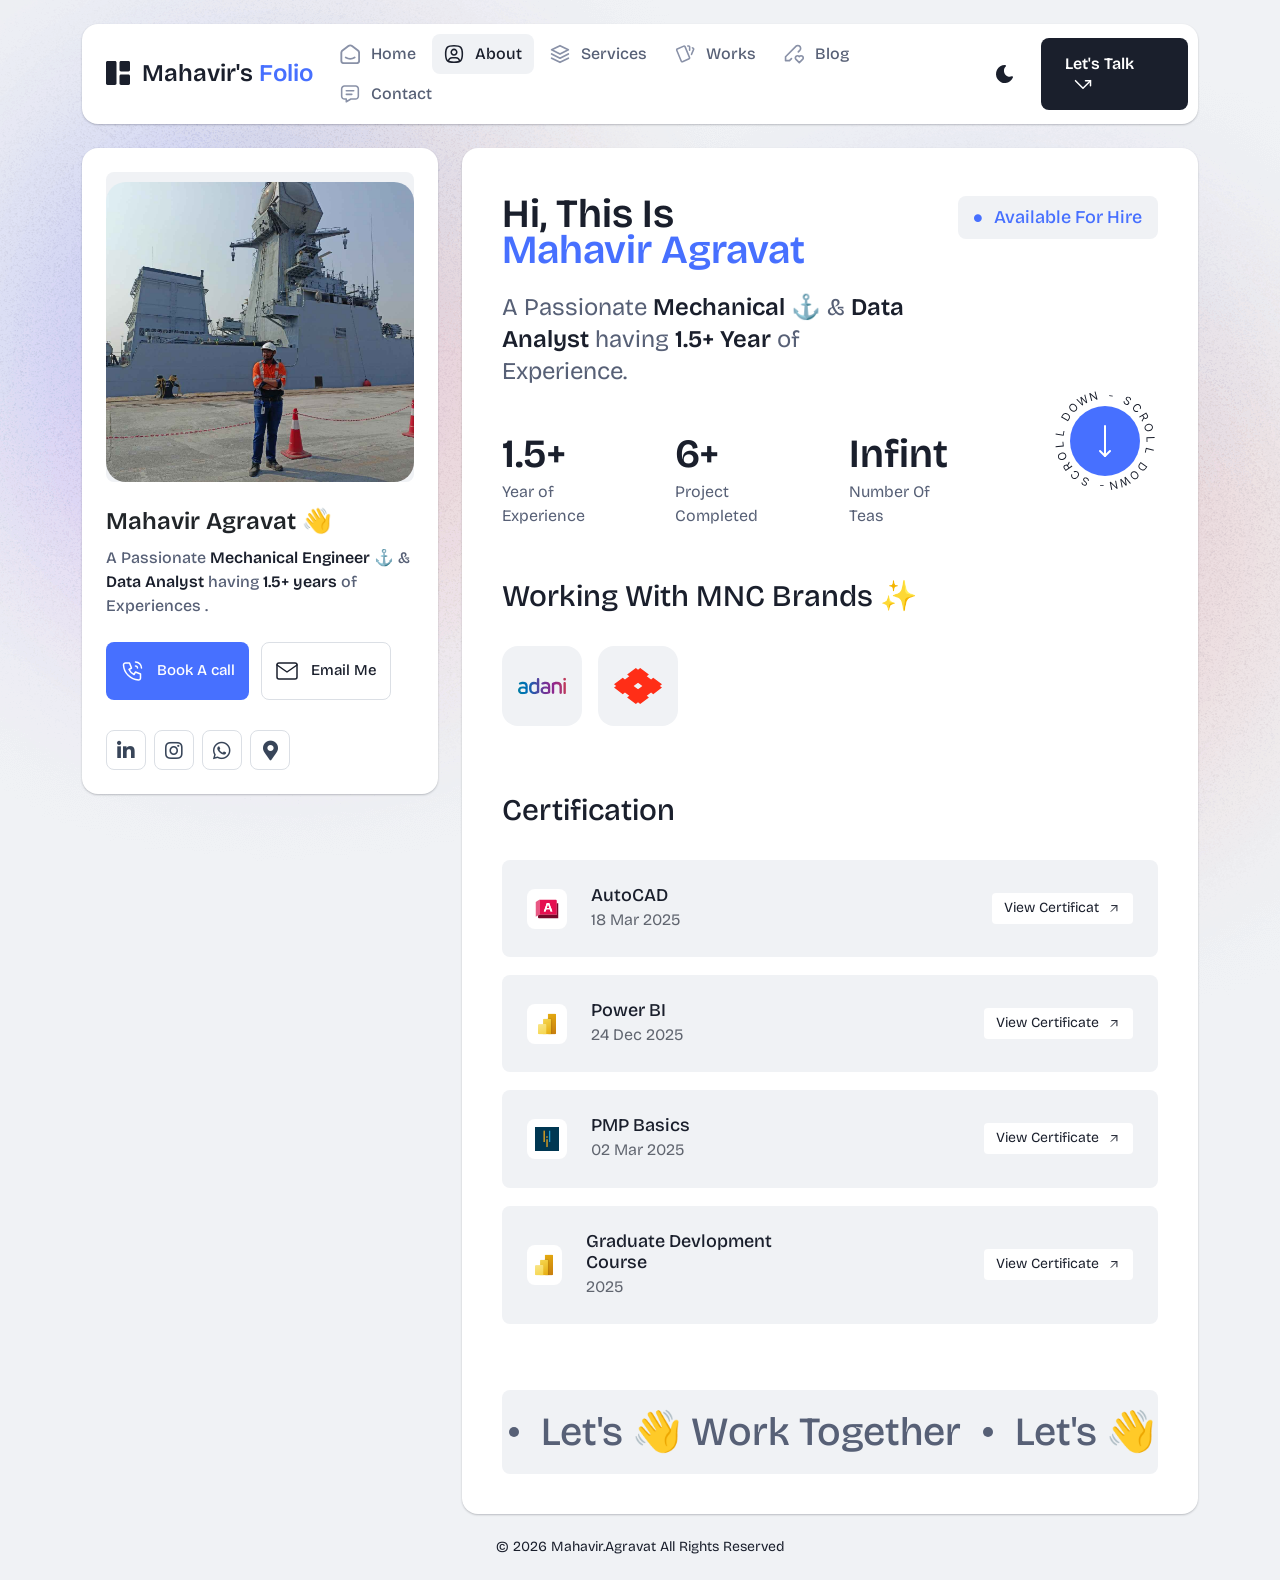
==== about.html @ c7c47d74 "first commit" ====
<!DOCTYPE html>
<html lang="en">

<head>
  <meta charset="UTF-8">
  <meta http-equiv="X-UA-Compatible" content="IE=edge">
  <title>Mahavir's -Personal Portfolio </title>
  <meta name="description" content="Bentofolio - Bootstrap Personal Portfolio Template">
  <meta name="viewport" content="width=device-width, initial-scale=1">

  <link rel="shortcut icon" type="image/x-icon" href="assets/img/favicon.svg">
  <!-- Place favicon.ico in the root directory -->

  <!-- CSS here -->
  <link rel="stylesheet" href="assets/css/bootstrap.min.css">
  <link rel="stylesheet" href="assets/fontawsome/css/all.min.css">
  <link rel="stylesheet" href="assets/fontawsome/css/fontawesome.min.css">
  <link rel="stylesheet" href="assets/css/slick.css">
  <link rel="stylesheet" href="assets/css/magnific-popup.css">
  <link rel="stylesheet" href="assets/css/style.css">
  <link rel="stylesheet" href="assets/css/responsive.css">
</head>

<body>
  <div id="page-content">
    <!-- header part start -->
    <header class="header-area">
      <nav class="navbar">
        <div class="container">
          <div class="menu-container">
            <div class="logo">
              <a class="navbar-brand me-0" href="index.html">
                <svg width="24" height="24" viewBox="0 0 24 24" fill="none" xmlns="http://www.w3.org/2000/svg">
                  <path
                    d="M0 1.5C0 1.10218 0.158035 0.720644 0.43934 0.43934C0.720644 0.158035 1.10218 0 1.5 0L9 0C9.39782 0 9.77936 0.158035 10.0607 0.43934C10.342 0.720644 10.5 1.10218 10.5 1.5V22.5C10.5 22.8978 10.342 23.2794 10.0607 23.5607C9.77936 23.842 9.39782 24 9 24H1.5C1.10218 24 0.720644 23.842 0.43934 23.5607C0.158035 23.2794 0 22.8978 0 22.5V1.5ZM13.5 1.5C13.5 1.10218 13.658 0.720644 13.9393 0.43934C14.2206 0.158035 14.6022 0 15 0L22.5 0C22.8978 0 23.2794 0.158035 23.5607 0.43934C23.842 0.720644 24 1.10218 24 1.5V9C24 9.39782 23.842 9.77936 23.5607 10.0607C23.2794 10.342 22.8978 10.5 22.5 10.5H15C14.6022 10.5 14.2206 10.342 13.9393 10.0607C13.658 9.77936 13.5 9.39782 13.5 9V1.5ZM13.5 15C13.5 14.6022 13.658 14.2206 13.9393 13.9393C14.2206 13.658 14.6022 13.5 15 13.5H22.5C22.8978 13.5 23.2794 13.658 23.5607 13.9393C23.842 14.2206 24 14.6022 24 15V22.5C24 22.8978 23.842 23.2794 23.5607 23.5607C23.2794 23.842 22.8978 24 22.5 24H15C14.6022 24 14.2206 23.842 13.9393 23.5607C13.658 23.2794 13.5 22.8978 13.5 22.5V15Z"
                    class="logo-icon" />
                </svg>
                <span>Mahavir's <span class="primary">Folio</span></span>
              </a>
            </div>
            <div class="navbar-main d-flex flex-grow-1">
              <div class="logo inner-logo d-block d-xl-none">
                <a class="navbar-brand me-0" href="index.html">
                  <svg width="24" height="24" viewBox="0 0 24 24" fill="none" xmlns="http://www.w3.org/2000/svg">
                    <path
                      d="M0 1.5C0 1.10218 0.158035 0.720644 0.43934 0.43934C0.720644 0.158035 1.10218 0 1.5 0L9 0C9.39782 0 9.77936 0.158035 10.0607 0.43934C10.342 0.720644 10.5 1.10218 10.5 1.5V22.5C10.5 22.8978 10.342 23.2794 10.0607 23.5607C9.77936 23.842 9.39782 24 9 24H1.5C1.10218 24 0.720644 23.842 0.43934 23.5607C0.158035 23.2794 0 22.8978 0 22.5V1.5ZM13.5 1.5C13.5 1.10218 13.658 0.720644 13.9393 0.43934C14.2206 0.158035 14.6022 0 15 0L22.5 0C22.8978 0 23.2794 0.158035 23.5607 0.43934C23.842 0.720644 24 1.10218 24 1.5V9C24 9.39782 23.842 9.77936 23.5607 10.0607C23.2794 10.342 22.8978 10.5 22.5 10.5H15C14.6022 10.5 14.2206 10.342 13.9393 10.0607C13.658 9.77936 13.5 9.39782 13.5 9V1.5ZM13.5 15C13.5 14.6022 13.658 14.2206 13.9393 13.9393C14.2206 13.658 14.6022 13.5 15 13.5H22.5C22.8978 13.5 23.2794 13.658 23.5607 13.9393C23.842 14.2206 24 14.6022 24 15V22.5C24 22.8978 23.842 23.2794 23.5607 23.5607C23.2794 23.842 22.8978 24 22.5 24H15C14.6022 24 14.2206 23.842 13.9393 23.5607C13.658 23.2794 13.5 22.8978 13.5 22.5V15Z"
                      class="logo-icon" />
                  </svg>
                  <span>Mahavir's<span class="primary">Folio</span></span>
                </a>
              </div>
              <ul class="navbar-info mx-auto">
                <li class="nav-item">
                  <a class="nav-link" aria-current="page" href="index.html">
                    <svg class="nav-icon" viewBox="0 0 15 15" fill="none" xmlns="http://www.w3.org/2000/svg">
                      <path
                        d="M13.475 4.92481L9.03083 1.46814C8.64082 1.16473 8.1608 1 7.66667 1C7.17254 1 6.69251 1.16473 6.3025 1.46814L1.8575 4.92481C1.59037 5.13254 1.37424 5.39858 1.22563 5.7026C1.07701 6.00662 0.99984 6.34058 1 6.67897V12.679C1 13.121 1.17559 13.5449 1.48816 13.8575C1.80072 14.17 2.22464 14.3456 2.66667 14.3456H12.6667C13.1087 14.3456 13.5326 14.17 13.8452 13.8575C14.1577 13.5449 14.3333 13.121 14.3333 12.679V6.67897C14.3333 5.99314 14.0167 5.34564 13.475 4.92481Z"
                        stroke-width="1.4" stroke-linecap="round" stroke-linejoin="round" />
                      <path d="M10.9753 10.1665C9.13359 11.2773 6.14859 11.2773 4.30859 10.1665" stroke-width="1.4"
                        stroke-linecap="round" stroke-linejoin="round" />
                    </svg>

                    <span>Home</span>
                  </a>
                </li>
                <li class="nav-item">
                  <a class="nav-link active" href="about.html">
                    <svg class="nav-icon" viewBox="0 0 18 18" fill="none" xmlns="http://www.w3.org/2000/svg">
                      <path
                        d="M9 9.8335C9.66304 9.8335 10.2989 9.5701 10.7678 9.10126C11.2366 8.63242 11.5 7.99654 11.5 7.3335C11.5 6.67045 11.2366 6.03457 10.7678 5.56573C10.2989 5.09689 9.66304 4.8335 9 4.8335C8.33696 4.8335 7.70107 5.09689 7.23223 5.56573C6.76339 6.03457 6.5 6.67045 6.5 7.3335C6.5 7.99654 6.76339 8.63242 7.23223 9.10126C7.70107 9.5701 8.33696 9.8335 9 9.8335Z"
                        stroke-width="1.4" stroke-linecap="round" stroke-linejoin="round" />
                      <path
                        d="M9 1.5C15 1.5 16.5 3 16.5 9C16.5 15 15 16.5 9 16.5C3 16.5 1.5 15 1.5 9C1.5 3 3 1.5 9 1.5Z"
                        stroke-width="1.4" stroke-linecap="round" stroke-linejoin="round" />
                      <path
                        d="M4 15.7085V15.6668C4 14.7828 4.35119 13.9349 4.97631 13.3098C5.60143 12.6847 6.44928 12.3335 7.33333 12.3335H10.6667C11.5507 12.3335 12.3986 12.6847 13.0237 13.3098C13.6488 13.9349 14 14.7828 14 15.6668V15.7085"
                        stroke-width="1.4" stroke-linecap="round" stroke-linejoin="round" />
                    </svg>
                    About
                  </a>
                </li>
                <li class="nav-item">
                  <a class="nav-link" href="services.html">
                    <svg class="nav-icon" viewBox="0 0 16 16" fill="none" xmlns="http://www.w3.org/2000/svg">
                      <path d="M7.99967 1.3335L1.33301 4.66683L7.99967 8.00016L14.6663 4.66683L7.99967 1.3335Z"
                        stroke-width="1.4" stroke-linecap="round" stroke-linejoin="round" />
                      <path d="M1.33301 8L7.99967 11.3333L14.6663 8" stroke-width="1.4" stroke-linecap="round"
                        stroke-linejoin="round" />
                      <path d="M1.33301 11.3335L7.99967 14.6668L14.6663 11.3335" stroke-width="1.4"
                        stroke-linecap="round" stroke-linejoin="round" />
                    </svg>
                    Services
                  </a>
                </li>
                <li class="nav-item">
                  <a class="nav-link" href="portfolio.html">
                    <svg class="nav-icon" viewBox="0 0 18 17" fill="none" xmlns="http://www.w3.org/2000/svg">
                      <path
                        d="M2.00326 3.99733L7.95159 1.40649C8.04974 1.36442 8.15533 1.34243 8.26212 1.34181C8.3689 1.34119 8.47473 1.36196 8.57337 1.40289C8.67201 1.44382 8.76145 1.50408 8.83642 1.58013C8.9114 1.65617 8.97039 1.74646 9.00992 1.84566L13.1133 11.764C13.1985 11.9651 13.2014 12.1917 13.1213 12.3949C13.0412 12.5982 12.8845 12.7618 12.6849 12.8507L6.73742 15.4415C6.63922 15.4837 6.53356 15.5058 6.42668 15.5065C6.3198 15.5072 6.21387 15.4864 6.11514 15.4455C6.0164 15.4046 5.92688 15.3442 5.85184 15.2681C5.7768 15.192 5.71778 15.1016 5.67826 15.0023L1.57492 5.08316C1.48963 4.88204 1.48673 4.65546 1.56684 4.45222C1.64696 4.24898 1.80367 4.08616 2.00326 3.99733Z"
                        stroke-width="1.4" stroke-linecap="round" stroke-linejoin="round" />
                      <path
                        d="M11.5 1.3335H12.3333C12.5543 1.3335 12.7663 1.42129 12.9226 1.57757C13.0789 1.73385 13.1667 1.94582 13.1667 2.16683V5.0835"
                        stroke-width="1.4" stroke-linecap="round" stroke-linejoin="round" />
                      <path
                        d="M15.6663 3C15.8863 3.09333 16.0997 3.18083 16.3063 3.2625C16.5098 3.34882 16.6706 3.51241 16.7534 3.71729C16.8362 3.92217 16.8343 4.15155 16.748 4.355L14.833 8.83334"
                        stroke-width="1.4" stroke-linecap="round" stroke-linejoin="round" />
                    </svg>
                    Works
                  </a>
                </li>
                <li class="nav-item">
                  <a class="nav-link" href="blog.html">
                    <svg class="nav-icon" viewBox="0 0 17 16" fill="none" xmlns="http://www.w3.org/2000/svg">
                      <path
                        d="M12.1663 6.16676L13.4163 4.91676C13.6352 4.69789 13.8088 4.43805 13.9273 4.15208C14.0457 3.86612 14.1067 3.55962 14.1067 3.25009C14.1067 2.94056 14.0457 2.63406 13.9273 2.3481C13.8088 2.06213 13.6352 1.80229 13.4163 1.58342C13.1975 1.36455 12.9376 1.19094 12.6517 1.07248C12.3657 0.954033 12.0592 0.893066 11.7497 0.893066C11.4401 0.893066 11.1336 0.954033 10.8477 1.07248C10.5617 1.19094 10.3019 1.36455 10.083 1.58342L1.33301 10.3334V13.6668H4.66634L6.33301 12.0001"
                        stroke-width="1.4" stroke-linecap="round" stroke-linejoin="round" />
                      <path
                        d="M13.0004 15.3335L15.7921 12.5968C15.9633 12.4307 16.0995 12.232 16.1926 12.0124C16.2857 11.7927 16.3339 11.5567 16.3343 11.3181C16.3347 11.0796 16.2873 10.8434 16.1948 10.6235C16.1024 10.4035 15.9669 10.2044 15.7963 10.0377C15.448 9.69712 14.9806 9.50602 14.4935 9.50509C14.0065 9.50415 13.5383 9.69346 13.1888 10.0327L13.0021 10.216L12.8163 10.0327C12.4681 9.69237 12.0008 9.50143 11.5139 9.50049C11.0271 9.49956 10.5591 9.68871 10.2096 10.0277C10.0383 10.1937 9.9021 10.3924 9.80891 10.612C9.71572 10.8316 9.66746 11.0677 9.667 11.3062C9.66653 11.5447 9.71386 11.781 9.80619 12.0009C9.89853 12.2209 10.034 12.4201 10.2046 12.5868L13.0004 15.3335Z"
                        stroke-width="1.4" stroke-linecap="round" stroke-linejoin="round" />
                    </svg>
                    Blog
                  </a>
                </li>
                <li class="nav-item">
                  <a class="nav-link" href="contact.html">
                    <svg class="nav-icon" viewBox="0 0 18 17" fill="none" xmlns="http://www.w3.org/2000/svg">
                      <path d="M5.66699 5.5H12.3337" stroke-width="1.4" stroke-linecap="round"
                        stroke-linejoin="round" />
                      <path d="M5.66699 8.8335H10.667" stroke-width="1.4" stroke-linecap="round"
                        stroke-linejoin="round" />
                      <path
                        d="M14 1.3335C14.663 1.3335 15.2989 1.59689 15.7678 2.06573C16.2366 2.53457 16.5 3.17045 16.5 3.8335V10.5002C16.5 11.1632 16.2366 11.7991 15.7678 12.2679C15.2989 12.7368 14.663 13.0002 14 13.0002H9.83333L5.66667 15.5002V13.0002H4C3.33696 13.0002 2.70107 12.7368 2.23223 12.2679C1.76339 11.7991 1.5 11.1632 1.5 10.5002V3.8335C1.5 3.17045 1.76339 2.53457 2.23223 2.06573C2.70107 1.59689 3.33696 1.3335 4 1.3335H14Z"
                        stroke-width="1.4" stroke-linecap="round" stroke-linejoin="round" />
                    </svg>
                    Contact
                  </a>
                </li>
              </ul>
              <div class="header-right-info d-flex align-items-center">
                <button class="theme-control-btn">
                  <span class="dark">
                    <svg width="24" height="24" viewBox="0 0 24 24" fill="none" xmlns="http://www.w3.org/2000/svg">
                      <path
                        d="M11.8005 3C10.207 3.0003 8.64356 3.44286 7.27683 4.28049C5.91011 5.11811 4.79139 6.31937 4.04002 7.75612C3.28865 9.19288 2.93281 10.8112 3.01046 12.4386C3.08811 14.0659 3.59633 15.6411 4.48091 16.9963C5.3655 18.3514 6.59326 19.4356 8.03324 20.1333C9.47322 20.8309 11.0714 21.1157 12.6573 20.9574C14.2432 20.7991 15.7573 20.2036 17.0381 19.2344C18.319 18.2652 19.3185 16.9587 19.9301 15.4542C20.2302 14.7162 19.5111 13.9746 18.7875 14.2752C17.5475 14.7888 16.1706 14.8418 14.8963 14.425C13.622 14.0082 12.5308 13.1479 11.8126 11.9937C11.0943 10.8396 10.7943 9.4645 10.9648 8.10764C11.1353 6.75077 11.7655 5.49792 12.7458 4.5669L12.8136 4.4949C13.2986 3.9279 12.913 3.0072 12.1464 3.0072H11.9122L11.8524 3.0018L11.7996 3H11.8005Z"
                        fill="#1A1F2C" />
                    </svg>
                    <small class="theme-text d-block d-xl-none">Change appearance</small>
                  </span>
                  <span class="light">
                    <svg width="24" height="24" viewBox="0 0 24 24" fill="none" xmlns="http://www.w3.org/2000/svg">
                      <path
                        d="M12 19C12.2449 19 12.4813 19.09 12.6644 19.2527C12.8474 19.4155 12.9643 19.6397 12.993 19.883L13 20V21C12.9997 21.2549 12.9021 21.5 12.7272 21.6854C12.5522 21.8707 12.313 21.9822 12.0586 21.9972C11.8042 22.0121 11.5536 21.9293 11.3582 21.7657C11.1627 21.6021 11.0371 21.3701 11.007 21.117L11 21V20C11 19.7348 11.1054 19.4804 11.2929 19.2929C11.4804 19.1054 11.7348 19 12 19Z"
                        fill="#FD7E41" />
                      <path
                        d="M18.3127 16.9099L18.4067 16.9929L19.1067 17.6929C19.2861 17.8729 19.3902 18.1144 19.398 18.3683C19.4057 18.6223 19.3165 18.8697 19.1485 19.0602C18.9804 19.2508 18.7462 19.3702 18.4933 19.3943C18.2403 19.4184 17.9877 19.3454 17.7867 19.1899L17.6927 19.1069L16.9927 18.4069C16.8202 18.2347 16.7165 18.0053 16.7012 17.7619C16.6859 17.5186 16.76 17.278 16.9097 17.0855C17.0593 16.893 17.2741 16.7618 17.5137 16.7166C17.7533 16.6713 18.0012 16.7152 18.2107 16.8399L18.3127 16.9099Z"
                        fill="#FD7E41" />
                      <path
                        d="M7.00747 16.993C7.17965 17.1652 7.28308 17.3943 7.29836 17.6373C7.31364 17.8803 7.23972 18.1206 7.09047 18.313L7.00747 18.407L6.30747 19.107C6.12751 19.2863 5.88604 19.3905 5.63209 19.3982C5.37814 19.406 5.13076 19.3168 4.94019 19.1487C4.74963 18.9807 4.63017 18.7464 4.60607 18.4935C4.58198 18.2406 4.65506 17.988 4.81047 17.787L4.89347 17.693L5.59347 16.993C5.781 16.8055 6.03531 16.7002 6.30047 16.7002C6.56563 16.7002 6.81994 16.8055 7.00747 16.993Z"
                        fill="#FD7E41" />
                      <path
                        d="M3.99987 11C4.25475 11.0003 4.4999 11.0979 4.68524 11.2728C4.87057 11.4478 4.9821 11.687 4.99704 11.9414C5.01198 12.1958 4.92919 12.4464 4.7656 12.6418C4.60201 12.8373 4.36996 12.9629 4.11687 12.993L3.99987 13H2.99987C2.74499 12.9997 2.49984 12.9021 2.3145 12.7272C2.12916 12.5522 2.01763 12.313 2.0027 12.0586C1.98776 11.8042 2.07054 11.5536 2.23413 11.3582C2.39772 11.1627 2.62977 11.0371 2.88287 11.007L2.99987 11H3.99987Z"
                        fill="#FD7E41" />
                      <path
                        d="M20.9999 11C21.2547 11.0003 21.4999 11.0979 21.6852 11.2728C21.8706 11.4478 21.9821 11.687 21.997 11.9414C22.012 12.1958 21.9292 12.4464 21.7656 12.6418C21.602 12.8373 21.37 12.9629 21.1169 12.993L20.9999 13H19.9999C19.745 12.9997 19.4998 12.9021 19.3145 12.7272C19.1292 12.5522 19.0176 12.313 19.0027 12.0586C18.9878 11.8042 19.0705 11.5536 19.2341 11.3582C19.3977 11.1627 19.6298 11.0371 19.8829 11.007L19.9999 11H20.9999Z"
                        fill="#FD7E41" />
                      <path
                        d="M6.21264 4.80985L6.30664 4.89285L7.00664 5.59285C7.18599 5.77281 7.29011 6.01429 7.29787 6.26824C7.30562 6.52219 7.21642 6.76957 7.04839 6.96013C6.88036 7.1507 6.64609 7.27016 6.39316 7.29425C6.14024 7.31834 5.88763 7.24526 5.68664 7.08985L5.59264 7.00685L4.89264 6.30685C4.72073 6.13453 4.61757 5.90543 4.6025 5.66248C4.58744 5.41954 4.6615 5.17945 4.8108 4.98721C4.9601 4.79497 5.1744 4.66378 5.41351 4.61824C5.65262 4.57271 5.90013 4.61594 6.10964 4.73985L6.21264 4.80985Z"
                        fill="#FD7E41" />
                      <path
                        d="M19.1071 4.89288C19.2793 5.06508 19.3827 5.29418 19.398 5.5372C19.4132 5.78023 19.3393 6.02048 19.1901 6.21288L19.1071 6.30688L18.4071 7.00688C18.2271 7.18623 17.9856 7.29036 17.7317 7.29811C17.4777 7.30587 17.2304 7.21667 17.0398 7.04864C16.8492 6.8806 16.7298 6.64633 16.7057 6.39341C16.6816 6.14049 16.7547 5.88788 16.9101 5.68688L16.9931 5.59288L17.6931 4.89288C17.8806 4.70541 18.1349 4.6001 18.4001 4.6001C18.6652 4.6001 18.9196 4.70541 19.1071 4.89288Z"
                        fill="#FD7E41" />
                      <path
                        d="M12 2C12.2449 2.00003 12.4813 2.08996 12.6644 2.25272C12.8474 2.41547 12.9643 2.63975 12.993 2.883L13 3V4C12.9997 4.25488 12.9021 4.50003 12.7272 4.68537C12.5522 4.8707 12.313 4.98223 12.0586 4.99717C11.8042 5.01211 11.5536 4.92933 11.3582 4.76573C11.1627 4.60214 11.0371 4.3701 11.007 4.117L11 4V3C11 2.73478 11.1054 2.48043 11.2929 2.29289C11.4804 2.10536 11.7348 2 12 2Z"
                        fill="#FD7E41" />
                      <path
                        d="M12 7C12.9797 6.99994 13.9378 7.28769 14.7553 7.8275C15.5729 8.36731 16.2138 9.1354 16.5986 10.0364C16.9833 10.9373 17.0949 11.9315 16.9195 12.8953C16.7441 13.8592 16.2893 14.7502 15.6118 15.4579C14.9343 16.1655 14.0638 16.6585 13.1085 16.8756C12.1532 17.0928 11.1552 17.0245 10.2383 16.6793C9.3215 16.334 8.52629 15.7271 7.95146 14.9338C7.37663 14.1405 7.04752 13.1958 7.005 12.217L7 12L7.005 11.783C7.06092 10.4958 7.61161 9.27978 8.54222 8.38866C9.47284 7.49754 10.7115 7.00007 12 7Z"
                        fill="#FD7E41" />

                    </svg>
                    <small class="theme-text d-block d-xl-none">Change appearance</small>
                  </span>
                </button>
                <a href="contact.html" class="lets-talk-btn">
                  Let's Talk
                  <svg class="icon" width="20" height="20" viewBox="0 0 20 20" fill="none"
                    xmlns="http://www.w3.org/2000/svg">
                    <path d="M17.5 11.6665V6.6665H12.5" stroke="white" stroke-width="1.5" stroke-linecap="round"
                      stroke-linejoin="round" />
                    <path d="M17.5 6.6665L10 14.1665L2.5 6.6665" stroke="white" stroke-width="1.5"
                      stroke-linecap="round" stroke-linejoin="round" />
                  </svg>
                </a>
              </div>
            </div>
            <div class="mobile-menu-overlay d-block d-lg-none"></div>
            <div class="mobile-menu-control-bar d-block d-xl-none">
              <button class="mobile-menu-control-bar">
                <i class="fas fa-bars"></i>
              </button>
            </div>
          </div>
        </div>
      </nav>
    </header>
    <!-- header part end -->

    <!-- main area part start -->
    <main>

      <section class="content-box-area mt-4">
        <div class="container">
          <div class="row g-4">
            <div class="col-xl-4">
              <div class="card profile-card">
                <div class="card-body">
                  <div class="image text-center">
                    <img src="assets/img/images/IMG20251205123824 (1).jpg" alt="Mahavir" style="width:100%; height: 300px; object-fit: cover; border-radius: 20px; display: block;">
                  </div>
                  <div class="text">
                    <h3 class="card-title">Mahavir Agravat 👋</h3>
                    <p>A Passionate <span>Mechanical Engineer</span> ⚓ & <span>Data Analyst</span> having
                      <span>1.5+
                        years</span> of Experiences .</p>
                    <div class="common-button-groups">
                      <a class="btn btn-call" href="tel: +919313788428">
                        <svg class="icon" width="25" height="24" viewBox="0 0 25 24" fill="none"
                          xmlns="http://www.w3.org/2000/svg">
                          <path
                            d="M5.5 4H9.5L11.5 9L9 10.5C10.071 12.6715 11.8285 14.429 14 15.5L15.5 13L20.5 15V19C20.5 19.5304 20.2893 20.0391 19.9142 20.4142C19.5391 20.7893 19.0304 21 18.5 21C14.5993 20.763 10.9202 19.1065 8.15683 16.3432C5.3935 13.5798 3.73705 9.90074 3.5 6C3.5 5.46957 3.71071 4.96086 4.08579 4.58579C4.46086 4.21071 4.96957 4 5.5 4Z"
                            stroke="white" stroke-width="1.5" stroke-linecap="round" stroke-linejoin="round" />
                          <path
                            d="M15.5 7C16.0304 7 16.5391 7.21071 16.9142 7.58579C17.2893 7.96086 17.5 8.46957 17.5 9"
                            stroke="white" stroke-width="1.5" stroke-linecap="round" stroke-linejoin="round" />
                          <path d="M15.5 3C17.0913 3 18.6174 3.63214 19.7426 4.75736C20.8679 5.88258 21.5 7.4087 21.5 9"
                            stroke="white" stroke-width="1.5" stroke-linecap="round" stroke-linejoin="round" />
                        </svg>
                        Book A call
                      </a>
                      <a class="btn btn-copy" href="mailto:mahaviragravat12@gmail.com">
    <svg class="icon" width="24" height="24" viewBox="0 0 24 24" fill="none" xmlns="http://www.w3.org/2000/svg">
        <path d="M4 4H20C21.1 4 22 4.9 22 6V18C22 19.1 21.1 20 20 20H4C2.9 20 2 19.1 2 18V6C2 4.9 2.9 4 4 4Z" stroke="currentColor" stroke-width="1.5" stroke-linecap="round" stroke-linejoin="round"/>
        <path d="M22 6L12 13L2 6" stroke="currentColor" stroke-width="1.5" stroke-linecap="round" stroke-linejoin="round"/>
    </svg>
    Email Me
</a>
</svg>
                      </button>
                    </div>
                    <div class="social-media-icon">
                      <ul class="list-unstyled">
                        <li><a href="www.linkedin.com/in/mahaviragravat"><i class="fab fa-linkedin-in"></i></a></li>
                        <li><a href="https://www.instagram.com/mahavir.agravat?igsh=ZmpmZWFnaDZkaWN2"><i class="fab fa-instagram"></i></a></li>
                        <li><a href="https://wa.me/919313788428"><i class="fab fa-whatsapp"></i></a></li>
                        <li><a href="https://maps.app.goo.gl/gQ7U1d5hHeA6MWMX7" target="_blank"><i class="fas fa-map-marker-alt"></i></a></li>
                      </ul>
                    </div>
                  </div>
                </div>
              </div>
            </div>
            <div class="col-xl-8">
              <div class="card content-box-card">
                <div class="card-body">
                  <div class="top-info">
                    <div class="text">
                      <h1 class="main-title">Hi, This Is <span> Mahavir Agravat</span></h1>
                      <p>A Passionate <b>Mechanical</b> ⚓ & <b>Data Analyst</b> having
                        <b>1.5+ Year</b> of Experience. </p>
                    </div>
                    <div class="available-btn">
                      <span><i class="fas fa-circle"></i> Available For Hire</span>
                    </div>
                  </div>
                  <div class="counter-area">
                    <div class="counter">
                      <div class="counter-item">
                        <h3 class="number">1.5+</h3>
                        <p class="subtitle">Year of Experience</p>
                      </div>
                      <div class="counter-item">
                        <h3 class="number">6+</h3>
                        <p class="subtitle">Project Completed
                        </p>
                      </div>
                      <div class="counter-item">
                        <h3 class="number">Infint</h3>
                        <p class="subtitle">Number Of Teas
                        </p>
                      </div>
                    </div>
                    <div class="circle-area">
                      <div class="circle-text">
                        <img class="circle-image" src="assets/img/about-us/circle-text.svg" alt="circle-text">
                        <img class="circle-image circle-image-light d-none"
                          src="assets/img/about-us/circle-text-light.svg" alt="circle-text">
                        <span class="arrow-down">
                          <svg width="40" height="40" viewBox="0 0 40 40" fill="none"
                            xmlns="http://www.w3.org/2000/svg">
                            <path d="M20 5V35" stroke="white" stroke-width="2" stroke-linecap="round"
                              stroke-linejoin="round" />
                            <path d="M15 30L20 35L25 30" stroke="white" stroke-width="2" stroke-linecap="round"
                              stroke-linejoin="round" />
                          </svg>
                        </span>
                      </div>
                    </div>
                  </div>
                   <div class="working-with-area">
                    <h2 class="main-common-title">Working With MNC Brands ✨ 
                    </h2>
                    <div class="working-with-main">
                      <div class="items">
                        <img src="assets/img/icons/adani.svg" alt="Adani">
                      </div>
                      <div class="items">
                        <img src="assets/img/icons/sumichem.svg" alt="Sumitomo ltd">
                      </div>
                      <!-- <div class="items">
                        <img src="assets/img/icons/mico.svg" alt="mico">
                      </div>
                      <div class="items">
                        <img src="assets/img/icons/framer.svg" alt="framer">
                      </div>
                      <div class="items">
                        <img src="assets/img/icons/zeplin.svg" alt="zeplin">
                      </div>
                      <div class="items">
                        <img src="assets/img/icons/figma.svg" alt="figma">
                      </div>
                      <div class="items">
                        <img src="assets/img/icons/notion.svg" alt="notion">
                      </div>
                      <div class="items">
                        <img src="assets/img/icons/webflow.svg" alt="webflow">
                      </div>
                      <div class="items">
                        <img src="assets/img/icons/mico.svg" alt="mico">
                      </div>
                      <div class="items">
                        <img src="assets/img/icons/framer.svg" alt="framer">
                      </div>
                      <div class="items">
                        <img src="assets/img/icons/zeplin.svg" alt="zeplin">
                      </div>
                      <div class="items">
                        <img src="assets/img/icons/figma.svg" alt="figma">
                      </div>
                      <div class="items">
                        <img src="assets/img/icons/notion.svg" alt="notion">
                      </div>
                      <div class="items">
                        <img src="assets/img/icons/webflow.svg" alt="webflow">
                      </div>
                      <div class="items">
                        <img src="assets/img/icons/mico.svg" alt="mico">
                      </div>
                      <div class="items">
                        <img src="assets/img/icons/framer.svg" alt="framer">
                      </div>
                    </div>
                  </div> -->
                  <!-- <div class="client-feedback">
                    <h2 class="main-common-title">Trusted By 1200+ Clients
                    </h2>
                    <div class="row client-feedback-slider">
                      <div class="col-lg-6">
                        <div class="feedback-item">
                          <div class="feedback-top-info">
                            <div class="rating">
                              <i class="fas fa-star"></i>
                              <i class="fas fa-star"></i>
                              <i class="fas fa-star"></i>
                              <i class="fas fa-star"></i>
                              <i class="fas fa-star"></i>
                            </div>
                            <div class="website">
                              <a href="#">Framer.com
                                <svg class="arrow-up" width="14" height="15" viewBox="0 0 14 15" fill="none"
                                  xmlns="http://www.w3.org/2000/svg">
                                  <path d="M9.91634 4.5835L4.08301 10.4168" stroke-linecap="round"
                                    stroke-linejoin="round" />
                                  <path d="M4.66699 4.5835H9.91699V9.8335" stroke-linecap="round"
                                    stroke-linejoin="round" />
                                </svg>
                              </a>
                            </div>
                          </div>
                          <div class="details">
                            <p>
                              "We've been using BentoFolio for over a year now, and I must say, it's been a game-changer
                              for us. The user interface is intuitive and the feature.
                            </p>
                          </div>
                          <div class="designation">
                            <p><span>Oliver Clain</span> - Product Designer</p>
                          </div>
                        </div>
                      </div>
                      <div class="col-lg-6">
                        <div class="feedback-item">
                          <div class="feedback-top-info">
                            <div class="rating">
                              <i class="fas fa-star"></i>
                              <i class="fas fa-star"></i>
                              <i class="fas fa-star"></i>
                              <i class="fas fa-star"></i>
                              <i class="fas fa-star"></i>
                            </div>
                            <div class="website">
                              <a href="#">Framer.com
                                <svg class="arrow-up" width="14" height="15" viewBox="0 0 14 15" fill="none"
                                  xmlns="http://www.w3.org/2000/svg">
                                  <path d="M9.91634 4.5835L4.08301 10.4168" stroke-linecap="round"
                                    stroke-linejoin="round" />
                                  <path d="M4.66699 4.5835H9.91699V9.8335" stroke-linecap="round"
                                    stroke-linejoin="round" />
                                </svg>
                              </a>
                            </div>
                          </div>
                          <div class="details">
                            <p>
                              "We've been using BentoFolio for over a year now, and I must say, it's been a game-changer
                              for us. The user interface is intuitive and the feature.
                            </p>
                          </div>
                          <div class="designation">
                            <p><span>Oliver Clain</span> - Product Designer</p>
                          </div>
                        </div>
                      </div> -->
                      <!-- <div class="col-lg-6">
                        <div class="feedback-item">
                          <div class="feedback-top-info">
                            <div class="rating">
                              <i class="fas fa-star"></i>
                              <i class="fas fa-star"></i>
                              <i class="fas fa-star"></i>
                              <i class="fas fa-star"></i>
                              <i class="fas fa-star"></i>
                            </div>
                            <div class="website">
                              <a href="#">Framer.com
                                <svg class="arrow-up" width="14" height="15" viewBox="0 0 14 15" fill="none"
                                  xmlns="http://www.w3.org/2000/svg">
                                  <path d="M9.91634 4.5835L4.08301 10.4168" stroke-linecap="round"
                                    stroke-linejoin="round" />
                                  <path d="M4.66699 4.5835H9.91699V9.8335" stroke-linecap="round"
                                    stroke-linejoin="round" />
                                </svg>
                              </a>
                            </div>
                          </div>
                          <div class="details">
                            <p>
                              "We've been using BentoFolio for over a year now, and I must say, it's been a game-changer
                              for us. The user interface is intuitive and the feature.
                            </p>
                          </div>
                          <div class="designation">
                            <p><span>Oliver Clain</span> - Product Designer</p>
                          </div>
                        </div>
                      </div>
                    </div>
                  </div> -->
                  <div class="awards-recognitions">
                    <h2 class="main-common-title">Certification
                    </h2>
                    <div class="awards-recognitions-main">
                      <ul class="list-unstyled">
                        <li>
                          <a href="assets/AutoCAD Certificate.pdf" class="d-block w-100">
                            <div class="awards-item">
                              <div class="award-name">
                                <div class="icon">
                                  <img src="assets/img/icons/autocad-icon (1) (1).svg" alt="autocad">
                                </div>
                                <div class="text">
                                  <h4 class="title">AutoCAD</h4>
                                  <p class="year">18 Mar 2025</p>
                                </div>
                              </div>
                              <div class="winner-tag">
                                <h4 class="title">
                                  <!-- <svg class="icon" width="24" height="24" viewBox="0 0 24 24" fill="none"
                                    xmlns="http://www.w3.org/2000/svg">
                                    <path
                                      d="M6 9C6 10.5913 6.63214 12.1174 7.75736 13.2426C8.88258 14.3679 10.4087 15 12 15C13.5913 15 15.1174 14.3679 16.2426 13.2426C17.3679 12.1174 18 10.5913 18 9C18 7.4087 17.3679 5.88258 16.2426 4.75736C15.1174 3.63214 13.5913 3 12 3C10.4087 3 8.88258 3.63214 7.75736 4.75736C6.63214 5.88258 6 7.4087 6 9Z"
                                      stroke-width="1.5" stroke-linecap="round" stroke-linejoin="round" />
                                    <path d="M12 15L15.4 20.89L16.998 17.657L20.596 17.889L17.196 12" stroke-width="1.5"
                                      stroke-linecap="round" stroke-linejoin="round" />
                                    <path d="M6.80234 12L3.40234 17.89L7.00034 17.657L8.59834 20.889L11.9983 15"
                                      stroke-width="1.5" stroke-linecap="round" stroke-linejoin="round" />
                                  </svg> -->
                                  <!-- Runner Up -->
                                </h4>
                              </div>
                              <div class="project-btn">
                                <span>
                                  View Certificat
                                  <svg class="arrow-up" width="14" height="15" viewBox="0 0 14 15" fill="none"
                                    xmlns="http://www.w3.org/2000/svg">
                                    <path d="M9.91634 4.5835L4.08301 10.4168" stroke-linecap="round"
                                      stroke-linejoin="round" />
                                    <path d="M4.66699 4.5835H9.91699V9.8335" stroke-linecap="round"
                                      stroke-linejoin="round" />
                                  </svg>
                                </span>
                              </div>
                            </div>
                          </a>
                        </li>
                        <li>
                         <a href="assets/Mastering Power BI (1).pdf" class="d-block w-100">
                            <div class="awards-item">
                              <div class="award-name">
                                <div class="icon">
                                  <img src="assets/img/icons/power-bi-icon (1).svg" alt="power bi">
                                </div>
                                <div class="text">
                                  <h4 class="title">Power BI</h4>
                                  <p class="Date">24 Dec 2025</p>
                                </div>
                              </div>
                              <div class="winner-tag">
                                <h4 class="title">
                                  <!-- <svg class="icon" width="24" height="24" viewBox="0 0 24 24" fill="none"
                                    xmlns="http://www.w3.org/2000/svg">
                                    <path
                                      d="M6 9C6 10.5913 6.63214 12.1174 7.75736 13.2426C8.88258 14.3679 10.4087 15 12 15C13.5913 15 15.1174 14.3679 16.2426 13.2426C17.3679 12.1174 18 10.5913 18 9C18 7.4087 17.3679 5.88258 16.2426 4.75736C15.1174 3.63214 13.5913 3 12 3C10.4087 3 8.88258 3.63214 7.75736 4.75736C6.63214 5.88258 6 7.4087 6 9Z"
                                      stroke-width="1.5" stroke-linecap="round" stroke-linejoin="round" />
                                    <path d="M12 15L15.4 20.89L16.998 17.657L20.596 17.889L17.196 12" stroke-width="1.5"
                                      stroke-linecap="round" stroke-linejoin="round" />
                                    <path d="M6.80234 12L3.40234 17.89L7.00034 17.657L8.59834 20.889L11.9983 15"
                                      stroke-width="1.5" stroke-linecap="round" stroke-linejoin="round" />
                                  </svg> -->
                                  <!-- Runner Up -->
                                </h4>
                              </div>
                              <div class="project-btn">
                                <span>
                                  View Certificate
                                  <svg class="arrow-up" width="14" height="15" viewBox="0 0 14 15" fill="none"
                                    xmlns="http://www.w3.org/2000/svg">
                                    <path d="M9.91634 4.5835L4.08301 10.4168" stroke-linecap="round"
                                      stroke-linejoin="round" />
                                    <path d="M4.66699 4.5835H9.91699V9.8335" stroke-linecap="round"
                                      stroke-linejoin="round" />
                                  </svg>
                                </span>
                              </div>
                            </div>
                          </a>
                        </li>
                        <li>
                          <a href="assets/PMP Certificate .pdf" class="d-block w-100">
                            <div class="awards-item">
                              <div class="award-name">
                                <div class="icon">
                                  <img src="assets/img/icons/PMP.svg" alt="PMP">
                                </div>
                                <div class="text">
                                  <h4 class="title">PMP Basics</h4>
                                  <p class="year">02 Mar 2025</p>
                                </div>
                              </div>
                              <div class="winner-tag">
                                <h4 class="title">
                                  <!-- <svg class="icon" width="24" height="24" viewBox="0 0 24 24" fill="none"
                                    xmlns="http://www.w3.org/2000/svg">
                                    <path
                                      d="M6 9C6 10.5913 6.63214 12.1174 7.75736 13.2426C8.88258 14.3679 10.4087 15 12 15C13.5913 15 15.1174 14.3679 16.2426 13.2426C17.3679 12.1174 18 10.5913 18 9C18 7.4087 17.3679 5.88258 16.2426 4.75736C15.1174 3.63214 13.5913 3 12 3C10.4087 3 8.88258 3.63214 7.75736 4.75736C6.63214 5.88258 6 7.4087 6 9Z"
                                      stroke-width="1.5" stroke-linecap="round" stroke-linejoin="round" />
                                    <path d="M12 15L15.4 20.89L16.998 17.657L20.596 17.889L17.196 12" stroke-width="1.5"
                                      stroke-linecap="round" stroke-linejoin="round" />
                                    <path d="M6.80234 12L3.40234 17.89L7.00034 17.657L8.59834 20.889L11.9983 15"
                                      stroke-width="1.5" stroke-linecap="round" stroke-linejoin="round" />
                                  </svg> -->
                                  <!-- Runner Up -->
                                </h4>
                              </div>
                              <div class="project-btn">
                                <span>
                                  View Certificate
                                  <svg class="arrow-up" width="14" height="15" viewBox="0 0 14 15" fill="none"
                                    xmlns="http://www.w3.org/2000/svg">
                                    <path d="M9.91634 4.5835L4.08301 10.4168" stroke-linecap="round"
                                      stroke-linejoin="round" />
                                    <path d="M4.66699 4.5835H9.91699V9.8335" stroke-linecap="round"
                                      stroke-linejoin="round" />
                                  </svg>
                                </span>
                              </div>
                            </div>
                          </a>
                        </li>
                        <li>
                          <a href="assets/Mastering Power BI (1).pdf" class="d-block w-100">
                            <div class="awards-item">
                              <div class="award-name">
                                <div class="icon">
                                  <img src="assets/img/icons/power-bi-icon (1).svg" alt="grt">
                                </div>
                                <div class="text">
                                  <h4 class="title">Graduate Devlopment Course </h4>
                                  <p class="year">2025</p>
                                </div>
                              </div>
                              <div class="winner-tag">
                                <h4 class="title">
                                  <!-- <svg class="icon" width="24" height="24" viewBox="0 0 24 24" fill="none"
                                    xmlns="http://www.w3.org/2000/svg">
                                    <path
                                      d="M6 9C6 10.5913 6.63214 12.1174 7.75736 13.2426C8.88258 14.3679 10.4087 15 12 15C13.5913 15 15.1174 14.3679 16.2426 13.2426C17.3679 12.1174 18 10.5913 18 9C18 7.4087 17.3679 5.88258 16.2426 4.75736C15.1174 3.63214 13.5913 3 12 3C10.4087 3 8.88258 3.63214 7.75736 4.75736C6.63214 5.88258 6 7.4087 6 9Z"
                                      stroke-width="1.5" stroke-linecap="round" stroke-linejoin="round" />
                                    <path d="M12 15L15.4 20.89L16.998 17.657L20.596 17.889L17.196 12" stroke-width="1.5"
                                      stroke-linecap="round" stroke-linejoin="round" />
                                    <path d="M6.80234 12L3.40234 17.89L7.00034 17.657L8.59834 20.889L11.9983 15"
                                      stroke-width="1.5" stroke-linecap="round" stroke-linejoin="round" />
                                  </svg>
                                  Gold Winner
                                </h4> -->
                              </div>
                              <div class="project-btn">
                                <span>
                                  View Certificate
                                  <svg class="arrow-up" width="14" height="15" viewBox="0 0 14 15" fill="none"
                                    xmlns="http://www.w3.org/2000/svg">
                                    <path d="M9.91634 4.5835L4.08301 10.4168" stroke-linecap="round"
                                      stroke-linejoin="round" />
                                    <path d="M4.66699 4.5835H9.91699V9.8335" stroke-linecap="round"
                                      stroke-linejoin="round" />
                                  </svg>
                                </span>
                              </div>
                            </div>
                          </a>
                        </li>
                      </ul>
                    </div>
                  </div>
                  <!-- <div class="frequently-asked-questions">
                    <h2 class="main-common-title">Frequently Asked Questions
                    </h2>
                    <div class="frequently-asked-questions-main">
                      <div class="accordion" id="accordionExample">
                        <div class="accordion-item">
                          <h4 class="accordion-header" id="headingOne">
                            <button class="accordion-button" type="button" data-bs-toggle="collapse"
                              data-bs-target="#collapseOne" aria-expanded="true" aria-controls="collapseOne">
                              What does a product designer need to know?
                              <span class="ms-auto">
                                <span class="icon ms-4">
                                  <img class="icon-plus" src="assets/img/icons/plus.svg" alt="plus">
                                  <img class="icon-minus d-none" src="assets/img/icons/minus.svg" alt="minus">
                                </span>
                              </span>
                            </button>
                          </h4>
                          <div id="collapseOne" class="accordion-collapse collapse show" aria-labelledby="headingOne"
                            data-bs-parent="#accordionExample">
                            <div class="accordion-body">
                              <p>I'm here to help if you're searching for a product designer to bring your idea to life
                                or a design partner to help take your business to the next level.</p>
                            </div>
                          </div>
                        </div>
                        <div class="accordion-item">
                          <h4 class="accordion-header" id="headingTwo">
                            <button class="accordion-button collapsed" type="button" data-bs-toggle="collapse"
                              data-bs-target="#collapseTwo" aria-expanded="false" aria-controls="collapseTwo">
                              What does a product designer need to know?
                              <span class="ms-auto">
                                <span class="icon ms-4">
                                  <img class="icon-plus" src="assets/img/icons/plus.svg" alt="plus">
                                  <img class="icon-minus d-none" src="assets/img/icons/minus.svg" alt="minus">
                                </span>
                              </span>
                            </button>
                          </h4>
                          <div id="collapseTwo" class="accordion-collapse collapse" aria-labelledby="headingTwo"
                            data-bs-parent="#accordionExample">
                            <div class="accordion-body">
                              <p>I'm here to help if you're searching for a product designer to bring your idea to life
                                or
                                a design partner to help take your business to the next level.</p>
                            </div>
                          </div>
                        </div>
                        <div class="accordion-item">
                          <h4 class="accordion-header" id="headingThree">
                            <button class="accordion-button collapsed" type="button" data-bs-toggle="collapse"
                              data-bs-target="#collapseThree" aria-expanded="false" aria-controls="collapseThree">
                              What does a product designer need to know?
                              <span class="ms-auto">
                                <span class="icon ms-4">
                                  <img class="icon-plus" src="assets/img/icons/plus.svg" alt="plus">
                                  <img class="icon-minus d-none" src="assets/img/icons/minus.svg" alt="minus">
                                </span>
                              </span>
                            </button>
                          </h4>
                          <div id="collapseThree" class="accordion-collapse collapse" aria-labelledby="headingThree"
                            data-bs-parent="#accordionExample">
                            <div class="accordion-body">
                              <p>I'm here to help if you're searching for a product designer to bring your idea to life
                                or
                                a design partner to help take your business to the next level.</p>
                            </div>
                          </div>
                        </div>
                        <div class="accordion-item">
                          <h4 class="accordion-header" id="headingFour">
                            <button class="accordion-button collapsed" type="button" data-bs-toggle="collapse"
                              data-bs-target="#collapseFour" aria-expanded="false" aria-controls="collapseFour">
                              What does a product designer need to know?
                              <span class="ms-auto">
                                <span class="icon ms-4">
                                  <img class="icon-plus" src="assets/img/icons/plus.svg" alt="plus">
                                  <img class="icon-minus d-none" src="assets/img/icons/minus.svg" alt="minus">
                                </span>
                              </span>
                            </button>
                          </h4>
                          <div id="collapseFour" class="accordion-collapse collapse" aria-labelledby="headingFour"
                            data-bs-parent="#accordionExample">
                            <div class="accordion-body">
                              <p>I'm here to help if you're searching for a product designer to bring your idea to life
                                or
                                a design partner to help take your business to the next level.</p>
                            </div>
                          </div>
                        </div>
                        <div class="accordion-item">
                          <h4 class="accordion-header" id="headingFive">
                            <button class="accordion-button collapsed" type="button" data-bs-toggle="collapse"
                              data-bs-target="#collapseFive" aria-expanded="false" aria-controls="collapseFive">
                              What does a product designer need to know?
                              <span class="ms-auto">
                                <span class="icon ms-4">
                                  <img class="icon-plus" src="assets/img/icons/plus.svg" alt="plus">
                                  <img class="icon-minus d-none" src="assets/img/icons/minus.svg" alt="minus">
                                </span>
                              </span>
                            </button>
                          </h4>
                          <div id="collapseFive" class="accordion-collapse collapse" aria-labelledby="headingFive"
                            data-bs-parent="#accordionExample">
                            <div class="accordion-body">
                              <p>I'm here to help if you're searching for a product designer to bring your idea to life
                                or
                                a design partner to help take your business to the next level.</p>
                            </div>
                          </div>
                        </div>
                      </div>
                    </div>
                  </div> -->
                  <div class="work-together-slider">
                    <div class="slider-main d-flex gap-4 align-items-center">
                      <div class="slider-item">
                        <a href="contact.html">Let's 👋 Work Together</a>
                        <a href="contact.html">Let's 👋 Work Together</a>
                      </div>
                      <div class="slider-item">
                        <a href="contact.html">Let's 👋 Work Together</a>
                        <a href="contact.html">Let's 👋 Work Together</a>
                      </div>
                    </div>
                  </div>
                </div>
              </div>
            </div>
          </div>
        </div>
      </section>


      <!-- background shape area start -->
      <div class="background-shapes">
        <div class="shape-1 common-shape">
          <img src="assets/img/bg/banner-shape-1.png" alt="banner-shape-1">
        </div>
        <div class="shape-2 common-shape">
          <img src="assets/img/bg/banner-shape-1.png" alt="banner-shape-1">
        </div>
        <div class="threed-shape-1 move-with-cursor" data-value="1">
          <img src="assets/img/bg/object-3d-1.png" alt="object-3d-1">
        </div>
        <div class="threed-shape-2 move-with-cursor" data-value="1">
          <img src="assets/img/bg/object-3d-2.png" alt="object-3d-2">
        </div>
      </div>
      <!-- background shape area end -->
    </main>
    <!-- main area part end -->

    <!-- footer part start -->
    <footer class="footer-area">
      <div class="container">
        <div class="text text-center">
          <p>&copy; 2026 Mahavir.Agravat All Rights Reserved</p>
        </div>
      </div>
    </footer>
    <!-- footer part end -->
  </div>
  <!-- JS here -->
  <script src="assets/js/vendor/jquery-3.6.0.min.js"></script>
  <script src="assets/js/bootstrap.bundle.min.js"></script>
  <script src="assets/js/jquery.magnific-popup.min.js"></script>
  <script src="assets/js/ajax-form.js"></script>
  <script src="assets/js/clipboard.min.js"></script>
  <script src="assets/js/slick.min.js"></script>
  <script src="assets/js/script.js"></script>
</body>


</html>
---- assets/css/style.css ----
/*
  Theme Name: Bentofolio - Bootstrap Personal Portfolio Template
  Support: marveltheme@gmail.com
  Description: Bentofolio - Bootstrap Personal Portfolio Template
  Version: 1.0
*/

/* CSS Index
============================
01. Variable CSS
02. Common CSS
03. Header
04. Home
05. About
06. Services
07. Portfolio
08. Blog
09. Contact
10. Footer
11. Theme Control
============================
*/

/*=============================
	1. Google Fonts
===============================*/
@import url('https://fonts.googleapis.com/css2?family=Bricolage+Grotesque:opsz,wght@12..96,300;12..96,400;12..96,500;12..96,600;12..96,700&display=swap');

/*=============================
	01. Variable CSS start
===============================*/

:root {
	--font-family: "Bricolage Grotesque", sans-serif;
	--primary: #4770FF;
	--black: #1A1F2C;
	--light-black: #576076;
	--white: #ffffff;
	--dark-theme-bg: #000;
	--dark-theme-black: #0E1018;
	--dark-theme-white: #f0f2f5;
	--dark-theme-light-white: rgba(240, 242, 245, 0.7);
	--paragraph: #616670;
	--background: #F0F2F5;
	--font-size: 16px;
	--font-weight: 400;
	--line-height: 1.6em;
	--transision: all 0.1s ease-out 0s;
	--border: #DBDFE5;
}

/*=============================
	02. Common CSS start
===============================*/

* {
	margin: 0;
	padding: 0;
	outline: none;
	box-sizing: border-box;
}

body {
	font-family: var(--font-family);
	font-weight: var(--font-weight);
	font-size: var(--font-size);
	line-height: var(--line-height);
	color: var(--black);
	overflow-x: hidden;
	background-color: var(--background);
	padding: 24px 0 24px 0;
	min-height: 100vh;
}

h1,
h2,
h3,
h4,
h5,
h6 {
	margin: 0;
	padding: 0;
}

a,
span,
small {
	display: inline-block;
}

a,
button {
	-webkit-transition: all 0.1s ease-out 0s;
	-moz-transition: all 0.1s ease-out 0s;
	-ms-transition: all 0.1s ease-out 0s;
	-o-transition: all 0.1s ease-out 0s;
	transition: all 0.1s ease-out 0s;
	text-decoration: none;
}

a:focus,
.btn:focus,
button:focus {
	text-decoration: none;
	outline: none;
	box-shadow: none;
}


ul,
ol {
	margin: 0;
	padding: 0;
}

p {
	font-size: var(--font-size);
	font-weight: var(--font-weight);
	line-height: var(--line-height);
	color: var(--paragraph);
	margin: 0;
	padding: 0;
}

.uppercase {
	text-transform: uppercase;
}

.capitalize {
	text-transform: capitalize;
}

*::-moz-selection {
	background: var(--primary);
	color: var(--white);
	text-shadow: none;
}

::-moz-selection {
	background: var(--primary);
	color: var(--white);
	text-shadow: none;
}

::selection {
	background: var(--primary);
	color: var(--white);
	text-shadow: none;
}

.mt-24 {
	margin-top: 24px;
}

.mb-24 {
	margin-bottom: 24px;
}

#page-content {
	display: none;
}

/* background shapes start */
.background-shapes .shape-1 {
	position: fixed;
	top: -20%;
	left: -20%;
	z-index: -1;
}

.background-shapes .shape-2 {
	position: fixed;
	bottom: -20%;
	right: -20%;
	z-index: -1;
}

.background-shapes .common-shape {
	animation: rotateAnimation 60s infinite linear;
}

@keyframes rotateAnimation {
	from {
		transform: rotate(0deg);
	}

	to {
		transform: rotate(360deg);
		/* Rotates the element 360 degrees */
	}
}

.background-shapes .threed-shape-1 {
	position: fixed;
	top: 20%;
	left: 10%;
	z-index: -1;
}

.background-shapes .threed-shape-2 {
	position: fixed;
	bottom: 20%;
	right: 9%;
	z-index: -1;
}

/* card title start */
.card-title {
	font-size: 24px;
	font-weight: 600;
	line-height: 1.333em;
	display: flex;
	align-items: center;
	justify-content: space-between;
	gap: 24px;
}

.card-title .link-btn {
	font-size: 16px;
	font-weight: 400;
	color: var(--primary);
	line-height: 1.5em;
	border-bottom: 1px solid var(--border);
}

.card-title .link-btn:hover {
	border-color: var(--primary);
}

.card-title .link-btn .icon {
	stroke: var(--primary);
}

/*=============================
	03. Header CSS Start
===============================*/

.header-area {
	width: 100%;
	z-index: 99;
	position: sticky;
	top: 0;
}

.header-area .menu-container {
	background-color: var(--white);
	box-shadow: 0 1px 2px 0 rgba(26, 31, 44, 0.25);
	border-radius: 16px;
	padding: 10px 10px 10px 24px;
	display: flex;
	width: 100%;
	align-items: center;
	gap: 15px;
}

.header-area .container .navbar-main {
	display: inline-flex;
	gap: 12px;
	align-items: center;
}

.header-area .container .navbar-brand {
	display: inline-flex;
	gap: 12px;
	align-items: center;
}

.header-area .container .navbar-brand .logo-icon {
	fill: var(--black);
}

.header-area .container .navbar-brand span {
	font-size: 24px;
	font-weight: 600;
	line-height: 1em;
	color: var(--black);
}

.header-area .container .navbar-brand span.primary {
	color: var(--primary);
}

.header-area .navbar {
	padding: 0;
}

.header-area .navbar-expand-lg .navbar-info {
	display: block !important;
}

.header-area .navbar-expand-lg .navbar-info .nav-link {
	padding: 0;
}

.header-area .navbar-info .nav-item {
	position: relative;
	display: inline-block;
}

.header-area .navbar-info .nav-link {
	color: var(--light-black);
	font-size: 16px;
	font-weight: 500;
	line-height: 120%;
	display: flex;
	align-items: center;
	padding: 10px 12px !important;
	border-radius: 8px;
}

.header-area .navbar-info .nav-link .nav-icon {
	stroke: #8991A7;
	width: 20px;
	height: 20px;
	margin-right: 11px;
	transition: var(--transision);
}

.header-area .navbar-info .nav-link.active {
	color: var(--black);
	background-color: var(--background);
}

.header-area .navbar-info .nav-link.active .nav-icon {
	stroke: var(--black);
}

.header-area .navbar-info .nav-item:hover .nav-link {
	background-color: var(--background);
}

.header-area .navbar-info .nav-item:hover .nav-link .nav-icon {
	stroke: var(--black);
}

.header-area .header-right-info .theme-control-btn {
	background-color: transparent;
	border: 0;
}

.header-area .header-right-info .theme-control-btn span {
	width: 40px;
	height: 40px;
	border-radius: 5px;
	background-color: transparent;
	display: flex;
	justify-content: center;
	align-items: center;
	transition: var(--transision);
}

.theme-control-btn .light {
	display: none !important;
}

.dark-theme .theme-control-btn .dark {
	display: none !important;
}

.dark-theme .theme-control-btn .light {
	display: flex !important;
}

.header-area .header-right-info .theme-control-btn span:hover {
	background-color: var(--background);
}

.header-area .header-right-info .lets-talk-btn {
	background-color: var(--black);
	border-radius: 8px;
	padding: 16px 24px;
	font-size: 16px;
	font-weight: 600;
	color: var(--white);
	line-height: 1.2em;
	margin-left: 16px;
}

.header-area .header-right-info .lets-talk-btn:hover {
	background-color: var(--primary);
}

.header-area .header-right-info .lets-talk-btn .icon {
	margin-left: 8px;
}

.header-area .mobile-menu-control-bar .mobile-menu-control-bar {
	background-color: transparent;
	border: 0;
	font-size: 22px;
	margin-top: 2px;
	margin-right: 5px;
}

.navbar-main.show {
	left: 0 !important;
}

/*=============================
	04. Home page CSS Start
===============================*/

.home-area {
	margin-top: 24px;
}

.card {
	border: 0;
	background-color: var(--white);
	box-shadow: 0 1px 2px 0 rgba(26, 31, 44, 0.25);
	border-radius: 16px;
	height: 100%;
}

.card-body {
	padding: 24px;
}

.profile-card .image {
	background-color: var(--background);
	border-radius: 8px;
	overflow: hidden;
}

.profile-card .image img {
	margin-top: 10px;
}

.profile-card .text {
	margin-top: 24px;
}

.profile-card .text p {
	margin-top: 8px;
	color: var(--light-black);
	font-size: 16px;
	font-weight: 500;
	line-height: 1.5em;
}

.profile-card .text p span {
	color: var(--black);
	font-weight: 600;
}

.common-button-groups {
	margin-top: 24px;
}

.common-button-groups .btn {
	background-color: var(--primary);
	border-radius: 8px;
	padding: 16px 24px;
	font-size: 16px;
	font-weight: 500;
	color: var(--white);
	line-height: 1.5em;
	margin-right: 8px;
}

.common-button-groups .btn:hover {
	background-color: #2563EB;
}

.common-button-groups .btn .icon {
	margin-right: 8px;
}

.common-button-groups .btn.btn-call:focus {
	color: var(--white);
	border-color: transparent;
}

.common-button-groups .btn.btn-copy {
	border: 1px solid var(--border);
	background-color: transparent;
	color: var(--black);
	position: relative;
}

.common-button-groups .btn.btn-copy .icon {
	stroke: #1A1F2C;
	transition: var(--transision);
}

.common-button-groups .btn.btn-copy::before {
	position: absolute;
	content: "Copied to clipboard";
	background-color: var(--black);
	font-size: 12px;
	font-weight: 600;
	color: var(--white);
	border-radius: 5px;
	padding: 4px 12px;
	line-height: 14px;
	white-space: nowrap;
	top: -28px;
	left: 50%;
	transform: translateX(-50%);
	display: none;
}

.common-button-groups .btn.btn-copy.active::before {
	display: block !important;
}

.common-button-groups .btn.btn-copy:hover {
	background-color: var(--background);
}

.social-media-icon {
	margin-top: 30px;
}

.social-media-icon ul li {
	display: inline-block;
}

.social-media-icon ul li {
	margin-right: 4px;
}

.social-media-icon ul li a {
	color: #384559;
	font-size: 20px;
	width: 40px;
	height: 40px;
	border-radius: 8px;
	border: 1px solid var(--border);
	text-align: center;
	line-height: 40px;
}

.social-media-icon ul li a:hover {
	color: var(--primary);
}

.card-projects .project-item .image {
	background-color: var(--background);
	padding: 24px;
	padding-bottom: 0;
	border-radius: 8px;
	overflow: hidden;
	position: relative;
}

.card-projects .project-item .image img {
	border-radius: 8px;
	border-bottom-right-radius: 0;
	border-bottom-left-radius: 0;
}

.card-projects .project-item .image .info {
	position: absolute;
	bottom: 0;
	left: 0;
	background-image: linear-gradient(rgba(0, 0, 0, 0), rgba(0, 0, 0, 0.2));
	width: 100%;
}

.card-projects .project-item .image .info .category {
	font-size: 12px;
	font-weight: 500;
	color: var(--primary);
	background-color: var(--white);
	border-radius: 4px;
	padding: 4px 8px;
	margin: 16px;
	line-height: 1.333em;
}

.card-projects .project-item .image .full-image-preview {
	position: absolute;
	top: 50%;
	left: 50%;
	transform: translate(-50%);
	z-index: 9;
	width: 40px;
	height: 40px;
	background-color: var(--white);
	border-radius: 50%;
	text-align: center;
	line-height: 38px;
	color: var(--primary);
	filter: drop-shadow(0 12px 12px rgba(26, 31, 44, 0.25));
	margin-top: -10px;
	transition: var(--transision);
	visibility: hidden;
	opacity: 0;
}

.card-projects .project-item .image .full-image-preview .icon {
	width: 22px;
	height: 22px;
}

.card-projects .project-item .image:hover .full-image-preview {
	visibility: visible;
	opacity: 1;
}

.work-experiance-card {
	overflow: hidden;
	height: 299px;
}

.work-experiance-card .work-experiance-main {
	max-height: 220px;
	overflow: hidden;
	display: flex;
	flex-direction: column;
	gap: 16px;
}

.work-experiance-card .work-experiance-slider {
	animation: scrollY 10s linear infinite;
}

@keyframes scrollY {
	0% {
		transform: translateY(0)
	}

	to {
		transform: translateY(calc(-100% - 1rem))
	}
}

.work-experiance-card .work-experiance-main:hover .work-experiance-slider {
	animation-play-state: paused;
}

.work-experiance-card .work-experiance-slider li+li {
	margin-top: 16px;
}

.work-experiance-card .work-experiance-slider li {
	display: flex !important;
	gap: 30px;
}

.animate-scrollY:hover .work-experiance-slider {
	animation-play-state: paused;
}


.work-experiance-card .work-experiance-slider li .date {
	margin-right: 40px;
}

.work-experiance-card .work-experiance-slider li .date p {
	font-size: 14px;
	font-weight: 500;
	color: var(--light-black);
}

.work-experiance-card .work-experiance-slider li .info {
	display: flex;
	align-items: center;
	gap: 12px;
}

.work-experiance-card .work-experiance-slider li .info .icon {
	border-radius: 8px;
	width: 32px;
	height: 32px;
	background-color: var(--background);
	display: flex;
	justify-content: center;
	align-items: center;
}

.work-experiance-card .work-experiance-slider li .info .icon img {
	width: 20px;
}

.work-experiance-card .work-experiance-slider li .info .text .title {
	font-size: 16px;
	font-weight: 600;
	color: var(--black);
	line-height: 1.5em;
}

.work-experiance-card .work-experiance-slider li .info .text .subtitle {
	font-size: 14px;
	font-weight: 400;
	color: var(--light-black);
	line-height: 1.42em;
}

.expertise-card {
	height: 299px;
}

.expertise-card .expertise-item {
	text-align: center;
}

.expertise-card .expertise-item .image {
	background-color: var(--background);
	border-radius: 8px;
	padding: 14px 10px;
}

.expertise-card .expertise-item .image img {
	width: 32px;
	height: 32px;
}

.expertise-card .expertise-item .text .title {
	font-size: 16px;
	font-weight: 500;
	color: var(--black);
	line-height: 1.5em;
	margin-top: 8px;
}

.services-item {
	background-color: var(--background);
	padding: 16px 16px 24px 16px;
	border-radius: 16px;
}

.services-item .image {
	background-color: var(--white);
	border-radius: 8px;
	padding: 25px 14px;
}

.services-item .text .title {
	font-size: 16px;
	font-weight: 500;
	color: var(--black);
	line-height: 1.5em;
	margin-top: 16px;
}

.lets-talk-together-card .scrolling-info {
	background-color: var(--background);
	overflow: hidden;
	border-radius: 8px;
	height: 56px;
	margin-bottom: 24px;
	display: flex;
	align-items: center;
	overflow: hidden;
	white-space: nowrap;
}

.lets-talk-together-card .scrolling-info p {
	font-size: 18px !important;
	font-weight: 500 !important;
	color: var(--light-black);
	animation: marquee 10s linear infinite;
	margin-right: 10px;
}

.lets-talk-together-card .scrolling-info .slider-item {
	animation: scrolling 12s linear infinite;
}

@keyframes scrolling {
	0% {
		transform: translateX(35%)
	}

	to {
		transform: translateX(calc(-100% - 1.5rem))
	}
}

.lets-talk-together-card .card-title {
	font-size: 40px;
	font-weight: 600;
	color: var(--black);
	line-height: 1.375em;
	display: block;
}

.lets-talk-together-card .link-btn {
	font-size: 16px;
	font-weight: 500;
	color: var(--primary);
	margin-top: 14px;
	border-bottom: 1px solid var(--border);
}

.lets-talk-together-card .link-btn:hover {
	border-color: var(--primary);
}

.lets-talk-together-card .link-btn .icon {
	stroke: var(--primary) !important;
}

/*=============================
	05. About page CSS Start
===============================*/

.content-box-area .profile-card {
	position: sticky;
	top: 94px;
}

.content-box-area .card {
	height: unset;
}

.content-box-card .card-body {
	padding: 48px 40px 40px;
}

.content-box-card .top-info {
	display: flex;
	gap: 40px;
	justify-content: space-between;
	margin-bottom: 48px;
}

.content-box-card .top-info .text {
	flex-grow: 1;
	max-width: 540px;
	width: 100%;
}

.content-box-card .top-info .main-title {
	font-size: 40px;
	font-weight: 600;
	color: var(--black);
	line-height: 0.9em;
	margin-bottom: 24px;
}

.content-box-card .top-info .main-title span {
	color: var(--primary);
}

.content-box-card .top-info p {
	font-size: 24px;
	font-weight: 400;
	color: var(--light-black);
	line-height: 1.333em;
}

.content-box-card .top-info p b {
	font-size: 24px;
	font-weight: 600;
	color: var(--black);
}

.content-box-card .available-btn {
	flex: 0 0 auto;
}

.content-box-card .available-btn span {
	font-size: 18px;
	font-weight: 500;
	color: var(--primary);
	background-color: var(--background);
	padding: 8px 16px 8px 16px;
	border-radius: 8px;
	line-height: 1.5em;
	display: flex;
	align-items: center;
}

.content-box-card .available-btn span i {
	font-size: 8px;
	margin-right: 12px;
	position: relative;
}

.content-box-card .available-btn span i::after {
	position: absolute;
	top: 50%;
	left: 50%;
	transform: translate(-50%, -50%) scale(0);
	width: 100%;
	height: 100%;
	background-color: rgba(71, 112, 255, 0.3);
	border-radius: 50%;
	content: "";
	animation: live 1s ease-in-out infinite;
}

@keyframes live {
	0% {
		transform: translate(-50%, -50%) scale(1)
	}

	100% {
		transform: translate(-50%, -50%) scale(2.4);
		background-color: transparent
	}
}

.content-box-card .counter-area {
	display: flex;
	gap: 30px;
	justify-content: space-between;
	margin-bottom: 50px;
}

.content-box-card .counter-area .counter {
	display: flex;
	gap: 40px;
	max-width: 461px;
	flex-grow: 1;
}

.content-box-card .counter-area .counter .counter-item .number {
	font-size: 40px;
	font-weight: 600;
	color: var(--black);
	line-height: 0.9em;
}

.content-box-card .counter-area .counter .counter-item .subtitle {
	font-size: 16px;
	font-weight: 400;
	color: var(--light-black);
	line-height: 1.5em;
	margin-top: 8px;
}

.content-box-card .counter-area .circle-area {
	margin-top: -30px;
	margin-right: 18px;
}

.content-box-card .counter-area .circle-text {
	flex: 0 0 auto;
	position: relative;
}

.content-box-card .counter-area .circle-text .circle-image {
	position: absolute;
	top: 50%;
	left: 50%;
	transform: translate(-50%, -50%);
	width: 100px;
	height: 100px;
	animation: spin 10s linear infinite;
}

@keyframes spin {
	to {
		transform: translate(-50%, -50%) rotate(1turn)
	}
}

.content-box-card .counter-area .circle-text .arrow-down {
	width: 70px;
	height: 70px;
	background-color: var(--primary);
	border-radius: 50%;
	display: flex;
	justify-content: center;
	align-items: center;
}

.content-box-card .main-common-title {
	font-size: 30px;
	font-weight: 500;
	color: var(--black);
	line-height: 1.2em;
	margin-bottom: 32px;
}

.content-box-card .working-with-area .working-with-main {
	display: flex;
	gap: 19px;
	flex-wrap: wrap;
}

.content-box-card .working-with-area .working-with-main .items {
	border-radius: 16px;
	background-color: var(--background);
	width: 80px;
	height: 80px;
	display: flex;
	justify-content: center;
	align-items: center;
}

.content-box-card .working-with-area .working-with-main .items img {
	width: 48px;
	height: 48px;
}

.content-box-card .client-feedback {
	margin-top: 50px;
}

.content-box-card .client-feedback .feedback-item {
	margin: 0 12px;
	background-color: var(--background);
	padding: 24px;
	border-radius: 8px;
}

.content-box-card .client-feedback .feedback-item .feedback-top-info {
	display: flex;
	align-items: center;
	gap: 30px;
	justify-content: space-between;
	margin-bottom: 20px;
}

.content-box-card .client-feedback .feedback-item .feedback-top-info .rating i {
	color: #FAAD3D;
	font-size: 14px;
}

.content-box-card .client-feedback .feedback-item .feedback-top-info .website a {
	background-color: var(--white);
	font-size: 14px;
	font-weight: 400;
	line-height: 0.9rem;
	padding: 4px 8px;
	border-radius: 4px;
}

.content-box-card .client-feedback .feedback-item .feedback-top-info .website a:hover {
	background-color: var(--primary);
	color: var(--white);
}

.content-box-card .client-feedback .feedback-item .feedback-top-info .website a .arrow-up {
	stroke: var(--primary);
	margin-left: 5px;
}

.content-box-card .client-feedback .feedback-item .feedback-top-info .website a:hover .arrow-up {
	stroke: var(--white);
}

.content-box-card .client-feedback .feedback-item .details {
	margin-bottom: 30px;
}

.content-box-card .client-feedback .feedback-item .details p {
	font-size: 18px;
	font-weight: 400;
	color: var(--black);
	line-height: 1.5em;
}

.content-box-card .client-feedback .feedback-item .designation p {
	font-size: 16px;
	font-weight: 400;
}

.content-box-card .client-feedback .feedback-item .designation p span {
	font-size: 16px;
	font-weight: 500;
	color: var(--black);
}

.content-box-card .client-feedback-slider .icon {
	width: 36px;
	height: 36px;
	border-radius: 8px;
	border: 1px solid var(--border);
	text-align: center;
	line-height: 36px;
	font-size: 13px;
	color: var(--light-black);
	cursor: pointer;
	position: absolute;
	top: -68px;
	background-color: var(--white);
	z-index: 9;
}

.content-box-card .client-feedback-slider .icon.right {
	right: 13px;
}

.content-box-card .client-feedback-slider .icon.left {
	right: 57px;
}

.content-box-card .client-feedback-slider .icon:hover {
	border-color: var(--primary);
	color: var(--primary);
}

.content-box-card .awards-recognitions {
	margin-top: 50px;
}

.content-box-card .awards-recognitions ul li+li {
	margin-top: 18px;
}

.content-box-card .awards-recognitions .awards-item {
	background-color: var(--background);
	border-radius: 8px;
	border: 1px solid transparent;
	padding: 24px;
	display: flex;
	gap: 20px;
	justify-content: space-between;
	align-items: center;
	transition: var(--transision);
}

.content-box-card .awards-recognitions .awards-item .award-name {
	display: flex;
	align-items: center;
	gap: 24px;
	max-width: 300px;
	width: 100%;
}

.content-box-card .awards-recognitions .awards-item .award-name .icon {
	width: 40px;
	height: 40px;
	background-color: var(--white);
	border-radius: 8px;
	display: flex;
	justify-content: center;
	align-items: center;
	transition: var(--transision);
}

.content-box-card .awards-recognitions .awards-item .award-name .icon img {
	width: 24px;
	height: 24px;
}

.content-box-card .awards-recognitions .awards-item .award-name .text .title {
	font-size: 18px;
	font-weight: 500;
	color: var(--black);
	line-height: 1.2em;
}

.content-box-card .awards-recognitions .awards-item .winner-tag {
	flex: 0 0 auto;
	width: 140px;
}

.content-box-card .awards-recognitions .awards-item .winner-tag .title {
	font-size: 16px;
	font-weight: 500;
	color: var(--black);
	display: flex;
	align-items: center;
	gap: 6px;
}

.content-box-card .awards-recognitions .awards-item .winner-tag .title .icon {
	stroke: var(--black);
	width: 20px;
	height: 20px;
}

.content-box-card .awards-recognitions .awards-item .project-btn {
	flex: 0 0 auto;
}

.content-box-card .awards-recognitions .awards-item .project-btn span {
	background-color: var(--white);
	color: var(--black);
	font-size: 14px;
	font-weight: 400;
	line-height: 0.9rem;
	padding: 8px 12px;
	border-radius: 4px;
	border: 0;
	flex: 0 0 auto;
	transition: var(--transision);
}

.content-box-card .awards-recognitions .awards-item .project-btn span .arrow-up {
	stroke: var(--black);
	margin-left: 4px;
}

.content-box-card .awards-recognitions .awards-item:hover {
	background-color: transparent;
	border-color: var(--border);
}

.content-box-card .awards-recognitions .awards-item:hover .project-btn span {
	background-color: var(--background);
	color: var(--primary);
}

.content-box-card .awards-recognitions .awards-item:hover .project-btn span .arrow-up {
	stroke: var(--primary);
}

.content-box-card .awards-recognitions .awards-item:hover .award-name .icon {
	background-color: var(--background);
}

.content-box-card .article-publications {
	margin-top: 50px;
}

.article-publications-item {
	margin: 0 12px;
}

.article-publications-item .image {
	aspect-ratio: 6/4;
	overflow: hidden;
	border-radius: 8px;
	position: relative;
	margin-bottom: 24px;
}

.article-publications-item .image a {
	height: 100%;
}

.article-publications-item .image img {
	object-fit: cover;
	object-position: center;
	width: 100%;
	height: 100%;
	transition: all 0.5s;
}

.article-publications-item .image:hover img {
	transform: scale(1.07);
}

.article-publications-item .image .tags {
	background-color: var(--white);
	font-size: 12px;
	font-weight: 400;
	line-height: 0.9rem;
	padding: 4px 8px;
	border-radius: 4px;
	position: absolute;
	bottom: 16px;
	left: 16px;
	display: inline-block;
	height: unset;
}

.article-publications-item .image .tags:hover {
	background-color: var(--primary);
	color: var(--white);
}

.article-publications-item .text .title {
	font-size: 24px;
	font-weight: 500;
	line-height: 1.3em;
	color: var(--black);
	margin-bottom: 14px;
}

.article-publications-item .text .title:hover {
	color: var(--primary);
}

.article-publications-item .text ul li {
	display: inline-block;
	font-size: 14px;
	font-weight: 400;
	color: rgba(87, 96, 118, 0.5);
	line-height: 1.4em;
	position: relative;
	padding-left: 15px;
	margin-left: 3px;
	padding-right: 5px;
}

.article-publications-item .text ul li::before {
	position: absolute;
	width: 3px;
	height: 3px;
	background-color: rgba(87, 96, 118, 0.5);
	border-radius: 50%;
	content: "";
	top: 50%;
	left: 0;
	transform: translateY(-50%);
}

.content-box-card .article-publications-slider .icon {
	width: 36px;
	height: 36px;
	border-radius: 8px;
	border: 1px solid var(--border);
	text-align: center;
	line-height: 36px;
	font-size: 13px;
	color: var(--light-black);
	cursor: pointer;
	position: absolute;
	top: -68px;
	background-color: var(--white);
	z-index: 9;
}

.content-box-card .article-publications-slider .icon.right {
	right: 13px;
}

.content-box-card .article-publications-slider .icon.left {
	right: 57px;
}

.content-box-card .article-publications-slider .icon:hover {
	border-color: var(--primary);
	color: var(--primary);
}

.content-box-card .work-together-slider {
	background-color: var(--background);
	border-radius: 8px;
	padding: 24px;
	overflow: hidden;
	margin-top: 50px;
}

.content-box-card .work-together-slider .slider-main .slider-item {
	display: flex;
	white-space: nowrap;
	animation: scroll 10s linear infinite;
	gap: 24px;
	align-items: center;
}

.content-box-card .work-together-slider a {
	display: inline-block;
	font-size: 40px;
	font-weight: 500;
	color: var(--light-black);
	line-height: 0.9em;
	position: relative;
	margin: 0 15px;
}

.content-box-card .work-together-slider a::before {
	position: absolute;
	width: 10px;
	height: 10px;
	background-color: var(--light-black);
	border-radius: 50%;
	content: "";
	top: 50%;
	left: -32px;
	transform: translateY(-50%);
}

.content-box-card .work-together-slider a:hover {
	color: var(--black);
}

.content-box-card .work-together-slider .slider-main:hover .slider-item {
	animation-play-state: paused;
}

@keyframes scroll {
	0% {
		transform: translateX(0)
	}

	to {
		transform: translateX(calc(-100% - 1.5rem))
	}
}

/*=============================
	06. services page CSS STart
===============================*/

.services {
	margin-bottom: 50px;
	margin-top: 60px;
}

.services .block-image {
	margin: 50px 0;
	margin-top: 56px;
	border-radius: 8px;
	aspect-ratio: 16 / 9;
	overflow: hidden;
}

.services .block-image img {
	border-radius: 8px;
	object-fit: cover;
	height: 100%;
}

.content-box-card .frequently-asked-questions {
	margin-top: 50px;
}

.content-box-card .frequently-asked-questions .accordion-button:focus {
	box-shadow: none;
}

.content-box-card .frequently-asked-questions .accordion-item {
	border: 0;
	margin: 16px 0;
	border: 1px solid var(--border);
	border-radius: 8px !important;
}

.content-box-card .frequently-asked-questions .accordion-button {
	font-size: 24px;
	font-weight: 500;
	color: var(--black);
	background-color: transparent;
	background-color: var(--background);
	padding: 24px;
	border-radius: 8px;
}

.content-box-card .frequently-asked-questions .accordion-body {
	padding: 24px;
	padding-top: 0;
}

.content-box-card .frequently-asked-questions .accordion-body p {
	font-size: 18px;
	font-weight: 400;
	line-height: 1.5em;
	color: var(--black);
}

.content-box-card .frequently-asked-questions .accordion-button:hover {
	color: var(--light-black);
}

.content-box-card .frequently-asked-questions .accordion-button:not(.collapsed) {
	background-color: transparent;
	box-shadow: none;
	color: var(--primary);
}

.content-box-card .frequently-asked-questions .accordion-button .icon {
	width: 32px;
	height: 32px;
	background-color: var(--white);
	border-radius: 4px;
	display: flex;
	justify-content: center;
	align-items: center;
}

.content-box-card .frequently-asked-questions .accordion-button:not(.collapsed) .icon {
	background-color: var(--background);
}

.content-box-card .frequently-asked-questions .accordion-button:not(.collapsed) .icon .icon-plus {
	display: none;
}

.content-box-card .frequently-asked-questions .accordion-button:not(.collapsed) .icon .icon-minus {
	display: flex !important;
}

.content-box-card .frequently-asked-questions .accordion-button::after {
	display: none;
}

/*=============================
	07. Portfolio page CSS Start
===============================*/

.portfolio-card .top-info {
	display: block;
}

.portfolio-card .top-info .text {
	max-width: unset;
	width: 100%;
}

.portfolio-card .top-info .text p {
	font-size: 18px;
	font-weight: 400;
	line-height: 1.5em;
}

.portfolio-area .portfolio-item .image {
	padding: 40px;
	padding-bottom: 0;
	background-color: var(--background);
	border-radius: 16px;
	position: relative;
}

.portfolio-area .portfolio-item .image img {
	border-radius: 8px;
	border-bottom-right-radius: 0;
	border-bottom-left-radius: 0;
}

.portfolio-area .portfolio-item .image .full-image-preview {
	position: absolute;
	top: 50%;
	left: 50%;
	transform: translate(-50%);
	z-index: 9;
	width: 40px;
	height: 40px;
	background-color: var(--white);
	border-radius: 50%;
	text-align: center;
	line-height: 38px;
	color: var(--primary);
	filter: drop-shadow(0 12px 12px rgba(26, 31, 44, 0.25));
	margin-top: -10px;
	transition: var(--transision);
	visibility: hidden;
	opacity: 0;
}

.portfolio-area .portfolio-item .image .full-image-preview .icon {
	width: 22px;
	height: 22px;
}

.portfolio-area .portfolio-item .image:hover .full-image-preview {
	visibility: visible;
	opacity: 1;
}

.portfolio-area .portfolio-item .text {
	display: flex;
	gap: 30px;
	justify-content: space-between;
	padding: 24px;
}

.portfolio-area .portfolio-item .text .info .title {
	font-size: 24px;
	font-weight: 500;
	color: var(--black);
	line-height: 1.3em;
	border-bottom: 1px solid transparent;
	margin-bottom: 2px;
}

.portfolio-area .portfolio-item .text .info .title:hover {
	color: var(--primary);
	border-color: var(--primary);
}

.portfolio-area .portfolio-item .text .info .subtitle {
	font-size: 16px;
	font-weight: 400;
	line-height: 1.5em;
	color: var(--light-black);
}

.portfolio-area .portfolio-item .text .visite-btn a {
	font-size: 14px;
	font-weight: 400;
	line-height: 1em;
	color: var(--light-black);
}

.portfolio-area .portfolio-item .text .visite-btn a .arrow-up {
	stroke: var(--light-black);
	margin-left: 2px;
}

.portfolio-area .portfolio-item .text .visite-btn a:hover {
	color: var(--primary);
}

.portfolio-area .portfolio-item .text .visite-btn a:hover .arrow-up {
	stroke: var(--primary);
}

.pagination {
	display: flex;
	justify-content: center;
	margin-top: 40px;
}

.pagination ul {
	display: flex;
	align-items: center;
	gap: 8px;
}

.pagination ul li button {
	width: 36px;
	height: 36px;
	border: 1px solid var(--border);
	border-radius: 8px;
	font-size: 16px;
	font-weight: 400;
	color: var(--light-black);
	background-color: var(--white);
	display: flex;
	justify-content: center;
	align-items: center;
}

.pagination ul li button:hover {
	border-color: var(--primary);
	color: var(--primary);
}

.pagination ul li .next-page-btn {
	position: relative;
}

.pagination ul li .next-page-number {
	position: absolute;
	top: -28px;
	left: 50%;
	transform: translateX(-50%);
	white-space: nowrap;
	background-color: var(--black);
	font-size: 12px;
	font-weight: 600;
	color: var(--white);
	border-radius: 5px;
	padding: 4px 12px;
	line-height: 14px;
	display: none;
}

.pagination ul li .next-page {
	display: none;
}

.pagination ul li button .icon {
	width: 16px;
	height: 16px;
	stroke: var(--light-black);
}

.pagination ul li button:hover .icon {
	stroke: var(--primary);
}

.pagination ul li button:hover .next-page {
	display: block;
}

.pagination ul li button:hover .dots {
	display: none;
}

.pagination ul li button .icon-arrow-right {
	width: 20px;
	height: 20px;
	position: relative;
	top: -2px;
}

.pagination ul li button:hover .next-page-number {
	display: block;
}

.portfolio-details-area .main-image {
	border-radius: 10px;
	overflow: hidden;
}

.portfolio-details-area .main-image img {
	width: 100%;
}

.portfolio-details-text {
	display: flex;
	column-gap: 40px;
	justify-content: space-between;
	margin-top: 32px;
}

.portfolio-details-text .short-info {
	max-width: 242px;
	flex: 0 0 auto;
}

.portfolio-details-text .short-info .info-item+.info-item {
	margin-top: 18px;
}

.portfolio-details-text .short-info .info-item .subtitle {
	font-size: 14px;
	font-weight: 500;
	margin-bottom: 4px;
	color: var(--light-black);
}

.portfolio-details-text .short-info .info-item .website {
	font-size: 16px;
	font-weight: 500;
	color: var(--primary);
}

.portfolio-details-text .short-info .info-item .website .arrow-up {
	stroke: var(--primary);
}

.portfolio-details-text .overview p {
	font-size: 15px;
	font-weight: 400;
	margin-bottom: 18px;
}

.portfolio-details-text .overview p b {
	color: var(--black);
}

.portfolio-details-area .inner-images {
	margin: 16px 0;
	margin-bottom: 22px;
}

.portfolio-details-area .inner-images .image-item {
	border-radius: 8px;
	overflow: hidden;
}

.portfolio-details-area .inner-images .image-item img {
	border-radius: 8px;
}

.portfolio-details-area .more-info-block .more-info-title {
	font-size: 32px;
	font-weight: 500;
	line-height: 1.5em;
	margin-bottom: 20px;
}

.portfolio-details-area .more-info-block p {
	font-size: 15px;
	font-weight: 400;
	margin-bottom: 20px;
}

.portfolio-details-area .more-info-block ul {
	margin-bottom: 20px;
}

.portfolio-details-area .more-info-block ul li {
	font-size: 15px;
	font-weight: 400;
	color: var(--paragraph);
}

.portfolio-details-area .more-info-block ul li b {
	color: var(--black);
}

.portfolio-details-area .more-info-block .more-info-subtitle {
	font-size: 18px;
	font-weight: 500;
	margin-bottom: 8px;
}

.portfolio-details-area .prev-and-next-btn {
	display: flex;
	column-gap: 40px;
	margin-top: 35px;
}

.portfolio-details-area .prev-and-next-btn .btn {
	flex-grow: 1;
	height: 70px;
	border: 1px solid var(--border);
	display: flex;
	justify-content: center;
	align-items: center;
	font-size: 24px;
	font-weight: 500;
	color: var(--black);
	width: 50%;
}

.portfolio-details-area .prev-and-next-btn .btn:hover {
	background-color: var(--primary);
	border-color: var(--primary);
	color: var(--white);
}

/*=============================
	08. Blog page CSS Start
===============================*/

.article-area {
	margin-top: -40px !important;
}

.article-area .article-publications-item {
	margin: 0 !important;
	margin-top: 40px !important;
}

.article-details-area .main-image {
	border-radius: 8px;
	aspect-ratio: 16 / 9;
	overflow: hidden;
}

.article-details-area .main-image img {
	border-radius: 8px;
	object-fit: cover;
	height: 100%;
}

.article-details-card {
	padding-top: 40px !important;
}

.article-details-area .article-tags {
	margin-top: 12px;
}

.article-details-area .article-tags li {
	display: inline-block;
	font-size: 14px;
	font-weight: 400;
	color: rgba(87, 96, 118, 0.5);
	line-height: 1.4em;
	position: relative;
	padding-left: 15px;
	margin-left: 3px;
	padding-right: 5px;
}

.article-details-area .article-tags li::before {
	position: absolute;
	width: 3px;
	height: 3px;
	background-color: rgba(87, 96, 118, 0.5);
	border-radius: 50%;
	content: "";
	top: 50%;
	left: 0;
	transform: translateY(-50%);
}

.article-details-area .article-details-text {
	margin-top: 40px;
}

.article-details-area .article-details-text .main-title {
	font-size: 30px;
	font-weight: 500;
	color: var(--black);
	line-height: 1.2em;
	margin-bottom: 32px;
}

.article-details-area .article-details-text p {
	font-size: 18px;
	font-weight: 400;
	line-height: 1.7em;
	margin-bottom: 25px;
}

.article-details-area .article-details-text blockquote {
	border-left: 4px solid var(--primary);
	padding-left: 20px;
}

.article-details-area .article-details-text blockquote p {
	font-size: 18px;
	font-weight: 500;
	font-style: italic;
	color: var(--black);
}

.article-details-area .article-details-text .inner-title {
	margin-top: 40px;
}

.article-details-area .article-details-text .listed-info {
	margin-left: 7px;
}

.article-details-area .article-details-text .listed-info li {
	font-size: 18px;
	font-weight: 400;
	line-height: 1.7em;
	position: relative;
	padding-left: 28px;
	padding-bottom: 15px;
}

.article-details-area .article-details-text .listed-info li::before {
	position: absolute;
	width: 6px;
	height: 6px;
	background-color: #D1D5DB;
	border-radius: 50%;
	content: "";
	top: 12px;
	left: 0;
}

.article-details-area .article-details-text .tags-and-share {
	display: flex;
	justify-content: space-between;
	gap: 30px;
	align-items: center;
	margin-top: 30px;
	margin-bottom: 60px;
}

.article-details-area .article-details-text .tags-and-share .tags {
	display: flex;
	gap: 22px;
	align-items: center;
}

.article-details-area .article-details-text .tags-and-share .title {
	font-size: 18px;
	font-weight: 500;
	color: var(--black);
	line-height: 1.5em;
}

.article-details-area .article-details-text .tags-and-share .tags ul li {
	display: inline-block;
	margin-right: 4px;
}

.article-details-area .article-details-text .tags-and-share .tags ul li a {
	background-color: var(--white);
	border: 1px solid var(--border);
	font-size: 12px;
	font-weight: 400;
	line-height: 0.9rem;
	padding: 4px 8px;
	color: var(--black);
	border-radius: 4px;
}

.article-details-area .article-details-text .tags-and-share .tags ul li a:hover {
	background-color: var(--primary);
	border: 1px solid var(--primary);
	color: var(--white);
}

.article-details-area .article-details-text .tags-and-share .share {
	display: flex;
	gap: 22px;
	align-items: center;
}

.article-details-area .related-post .article-publications-item {
	margin: 0;
}

.leave-comments-area {
	margin-top: 54px;
}

.leave-comments-area .comments-box {
	background-color: var(--background);
	padding: 50px;
	border-radius: 8px;
}

.leave-comments-area .comments-box .form-label {
	font-size: 14px;
	font-weight: 500;
	line-height: 1.4em;
}

.leave-comments-area .comments-box .form-control {
	border-radius: 8px;
	padding: 16px 24px;
	border: 1px solid var(--border);
	font-size: 16px;
	font-weight: 400;
	color: var(--light-black);
}

.leave-comments-area .comments-box .form-control:focus {
	border-color: var(--light-black);
}

.leave-comments-area .comments-box .submit-btn {
	font-size: 16px;
	font-weight: 500;
	color: var(--white);
	background-color: var(--primary);
	padding: 16px 24px;
	width: 100%;
	border: 0;
	border-radius: 8px;
}

.leave-comments-area .comments-box .submit-btn:hover {
	background-color: #2563EB;
}

.leave-comments-area .comments-box .submit-btn .icon {
	stroke: var(--white);
	margin-left: 4px;
}


/*=============================
	09. Contact page CSS Start
===============================*/

.leave-comments-area .comments-box .form-select {
	border-radius: 8px;
	padding: 16px 24px;
	border: 1px solid var(--border);
}

.leave-comments-area .comments-box .form-select:focus {
	border-color: var(--light-black);
}

.contact-map-area {
	aspect-ratio: 16/9;
	border-radius: 8px;
	overflow: hidden;
	margin-top: 56px;
}

.contact-map-area iframe {
	width: 100% !important;
	height: 100% !important;
}

.ajax-response.error {
	margin-top: 20px;
	color: red;
	font-size: 14px;
	font-weight: 500;
	background-color: rgba(255, 0, 0, 0.1);
	border: 1px solid rgba(255, 0, 0, 0.5);
	border-radius: 8px;
	padding: 10px 20px;
}

.ajax-response.success {
	margin-top: 20px;
	color: green;
	background-color: rgba(0, 128, 0, 0.1);
	border: 1px solid rgba(0, 128, 0, 0.5);
	font-weight: 500;
	font-size: 14px;
	font-weight: 500;
	border-radius: 8px;
	padding: 10px 20px;
}

/*=============================
	10. Footer CSS Start
===============================*/

.footer-area {
	padding-top: 24px;
}

.footer-area .text p {
	font-size: 14px;
	font-weight: 400;
	color: var(--black);
	line-height: 1.257em;
}

.footer-area .text p a {
	color: var(--primary);
}

.footer-area .text p a:hover {
	text-decoration: underline;
}

/*=============================
	11. Theme Control CSS Start
===============================*/

.dark-theme {
	background-color: var(--dark-theme-black);
}

.dark-theme .header-area .menu-container,
.dark-theme .header-area .navbar-info .nav-item:hover .nav-link,
.dark-theme .header-area .navbar-info .nav-item .nav-link.active,
.dark-theme .card {
	background-color: var(--dark-theme-bg);
}

.dark-theme .header-area .container .navbar-brand .logo-icon,
.dark-theme .header-area .container .navbar-brand span,
.dark-theme .header-area .navbar-info .nav-item:hover .nav-link .nav-icon,
.dark-theme .header-area .navbar-info .nav-item .nav-link.active .nav-icon {
	fill: var(--white);
	color: var(--white);
}

.dark-theme .header-area .container .navbar-brand span .primary {
	color: var(--primary);
}

.dark-theme .header-area .navbar-info .nav-item:hover .nav-link,
.dark-theme .header-area .navbar-info .nav-item .nav-link.active {
	color: var(--white);
	background-color: var(--dark-theme-black);
}

.dark-theme .header-area .navbar-info .nav-item:hover .nav-link .nav-icon,
.dark-theme .header-area .navbar-info .nav-item .nav-link.active .nav-icon {
	stroke: var(--white);
	fill: none;
}

.dark-theme .header-area .header-right-info .lets-talk-btn {
	background-color: var(--dark-theme-black);
}

.dark-theme .header-area .header-right-info .lets-talk-btn:hover {
	background-color: var(--primary);
}

.dark-theme .header-area .header-right-info .theme-control-btn span:hover {
	background-color: var(--black);
}

.dark-theme .profile-card .image {
	background-color: var(--dark-theme-black);
}

.dark-theme .card-title {
	color: var(--dark-theme-white);
}

.dark-theme .profile-card .text p {
	color: var(--dark-theme-light-white);
}

.dark-theme .profile-card .text p span {
	color: var(--white);
}

.dark-theme .common-button-groups .btn.btn-copy {
	border: 1px solid var(--black);
	color: var(--dark-theme-light-white);
}

.dark-theme .common-button-groups .btn.btn-copy .icon {
	stroke: var(--dark-theme-light-white);
}

.dark-theme .common-button-groups .btn.btn-copy:hover {
	background-color: #1A1F2C;
	color: var(--white);
}

.dark-theme .common-button-groups .btn.btn-copy:hover .icon {
	stroke: var(--white);
}

.dark-theme .social-media-icon ul li a {
	border: none;
	color: #64748B;
	background-color: var(--dark-theme-black);
}

.dark-theme .services-item {
	background-color: var(--dark-theme-black);
}

.dark-theme .services-item .image {
	background-color: var(--dark-theme-bg);
}

.dark-theme .services-item .text .title {
	color: var(--dark-theme-light-white);
}

.dark-theme .card-title .link-btn {
	border-color: var(--light-black);
}

.dark-theme .card-title .link-btn:hover {
	border-color: var(--primary);
}

.dark-theme .card-projects .project-item .image {
	background-color: var(--dark-theme-black);
}

.dark-theme .lets-talk-together-card .scrolling-info {
	background-color: var(--dark-theme-black);
}

.dark-theme .lets-talk-together-card .link-btn {
	border-color: var(--light-black);
}

.dark-theme .lets-talk-together-card .link-btn:hover {
	border-color: var(--primary);
}

.dark-theme .expertise-card .expertise-item .image {
	background-color: var(--dark-theme-black);
}

.dark-theme .expertise-card .expertise-item .text .title {
	color: var(--dark-theme-light-white);
}

.dark-theme .social-media-icon ul li a:hover {
	color: var(--primary);
}

.dark-theme .work-experiance-card .work-experiance-slider li .date p {
	color: var(--dark-theme-light-white);
}

.dark-theme .work-experiance-card .work-experiance-slider li .info .text .title {
	color: var(--dark-theme-light-white);
}

.dark-theme .footer-area .text p {
	color: var(--dark-theme-light-white);
}

.dark-theme .common-button-groups .btn.btn-copy::before {
	background-color: #334155;
}

.dark-theme .work-experiance-card .work-experiance-slider li .info .icon {
	background-color: var(--dark-theme-black);
}

.dark-theme .content-box-card .counter-area .circle-text .circle-image {
	display: none;
}

.dark-theme .content-box-card .counter-area .circle-text .circle-image.circle-image-light {
	display: block !important;
}

.dark-theme .content-box-card .available-btn span {
	background-color: var(--dark-theme-black);
}

.dark-theme .content-box-card .top-info .main-title {
	color: var(--dark-theme-white);
}

.dark-theme .content-box-card .top-info p {
	color: var(--dark-theme-light-white);
}

.dark-theme .content-box-card .top-info p {
	color: var(--dark-theme-light-white);
}

.dark-theme .content-box-card .top-info p b {
	color: var(--white);
}

.dark-theme .content-box-card .counter-area .counter .counter-item .number {
	color: var(--dark-theme-white);
}

.dark-theme .content-box-card .main-common-title {
	color: var(--dark-theme-white);
}

.dark-theme .content-box-card .working-with-area .working-with-main .items {
	background-color: var(--dark-theme-black);
}

.dark-theme .content-box-card .client-feedback .feedback-item {
	background-color: var(--dark-theme-black);
}

.dark-theme .content-box-card .client-feedback .feedback-item .top-info .website a {
	background-color: #000;
}

.dark-theme .content-box-card .client-feedback-slider .icon {
	border-color: var(--black);
	color: var(--light-black);
	background-color: #000;
}

.dark-theme .content-box-card .client-feedback-slider .icon:hover {
	border-color: var(--primary);
	color: var(--primary);
}

.dark-theme .content-box-card .client-feedback .feedback-item .details p {
	color: var(--dark-theme-white);
}

.dark-theme .content-box-card .client-feedback .feedback-item .designation p span {
	color: var(--dark-theme-white);
}

.dark-theme .content-box-card .awards-recognitions .awards-item {
	background-color: var(--dark-theme-black);
}

.dark-theme .content-box-card .awards-recognitions .awards-item:hover {
	background-color: #000;
	border-color: var(--primary);
}

.dark-theme .content-box-card .awards-recognitions .awards-item .award-name .icon {
	background-color: #000;
}

.dark-theme .content-box-card .awards-recognitions .awards-item:hover .icon {
	background-color: var(--dark-theme-black);
}

.dark-theme .content-box-card .awards-recognitions .awards-item .project-btn span {
	background-color: #000;
	color: rgba(240, 242, 245, .7);
}

.dark-theme .content-box-card .awards-recognitions .awards-item .project-btn span .arrow-up {
	stroke: rgba(240, 242, 245, .7);
}

.dark-theme .content-box-card .awards-recognitions .awards-item:hover .project-btn span {
	background-color: var(--dark-theme-black);
	color: var(--primary);
}

.dark-theme .content-box-card .awards-recognitions .awards-item:hover .project-btn span .arrow-up {
	stroke: var(--primary);
}

.dark-theme .content-box-card .awards-recognitions .awards-item .award-name .text .title {
	color: var(--dark-theme-white);
}

.dark-theme .content-box-card .awards-recognitions .awards-item .winner-tag .title {
	color: var(--dark-theme-white);
}

.dark-theme .content-box-card .awards-recognitions .awards-item .winner-tag .title .icon {
	stroke: var(--dark-theme-white);
}

.dark-theme .content-box-card .article-publications-slider .icon {
	border-color: var(--black);
	color: var(--light-black);
	background-color: #000;
}

.dark-theme .content-box-card .article-publications-slider .icon:hover {
	border-color: var(--primary);
	color: var(--primary);
}

.dark-theme .article-publications-item .text .title {
	color: var(--dark-theme-light-white);
}

.dark-theme .article-publications-item .text .title:hover {
	color: var(--primary);
}

.dark-theme .article-publications-item .text ul li {
	color: var(--light-black);
}

.dark-theme .article-publications-item .text ul li::before {
	background-color: var(--light-black);
}

.dark-theme .content-box-card .work-together-slider {
	background-color: var(--dark-theme-black);
}

.dark-theme .content-box-card .work-together-slider a:hover {
	color: var(--white)
}

.dark-theme .content-box-card .available-btn span i::after {
	background-color: rgba(255, 255, 255, 0.3);
}

.dark-theme .content-box-card .frequently-asked-questions .accordion-button {
	color: var(--dark-theme-light-white);
	background-color: var(--dark-theme-black);
}

.dark-theme .content-box-card .frequently-asked-questions .accordion-button:hover {
	color: var(--dark-theme-white)
}

.dark-theme .content-box-card .frequently-asked-questions .accordion-button .icon {
	background-color: #000;
}

.dark-theme .content-box-card .frequently-asked-questions .accordion-item {
	border: 1px solid var(--dark-theme-black);
}

.dark-theme .content-box-card .frequently-asked-questions .accordion-item {
	background-color: #000;
}

.dark-theme .content-box-card .frequently-asked-questions .accordion-button:not(.collapsed) {
	background-color: transparent;
	color: var(--primary);
}

.dark-theme .content-box-card .frequently-asked-questions .accordion-button:not(.collapsed) .icon {
	background-color: var(--dark-theme-black);
}

.dark-theme .content-box-card .frequently-asked-questions .accordion-body p {
	color: var(--dark-theme-white);
}

.dark-theme .portfolio-area .portfolio-item .image {
	background-color: var(--dark-theme-black);
}

.dark-theme .portfolio-area .portfolio-item .text .info .title {
	color: var(--dark-theme-light-white);
}

.dark-theme .portfolio-area .portfolio-item .text .info .title:hover {
	color: var(--primary);
}

.dark-theme .portfolio-area .portfolio-item .text .visite-btn a {
	color: var(--dark-theme-light-white);
}

.dark-theme .portfolio-area .portfolio-item .text .visite-btn a:hover {
	color: var(--primary);
}

.dark-theme .pagination ul li button {
	border-color: var(--black);
	color: var(--light-black);
	background-color: #000;
}

.dark-theme .pagination ul li button:hover {
	border-color: var(--primary);
	color: var(--primary);
}

.dark-theme .pagination ul li .next-page-number {
	background-color: #334155;
}

.dark-theme .leave-comments-area .comments-box {
	background-color: var(--dark-theme-black);
}

.dark-theme .leave-comments-area .comments-box .form-label {
	color: var(--dark-theme-white);
}

.dark-theme .leave-comments-area .comments-box .form-control::placeholder {
	color: var(--dark-theme-light-white);
}

.dark-theme .leave-comments-area .comments-box .form-control {
	background-color: #000;
	border-color: var(--black);
	color: var(--white);
}

.dark-theme .leave-comments-area .comments-box .form-select {
	background-color: #000;
	border-color: var(--black);
	color: var(--dark-theme-light-white);
}

.dark-theme .navbar .navbar-main {
	background-color: #000;
}

.dark-theme .header-area .mobile-menu-control-bar .mobile-menu-control-bar {
	color: var(--dark-theme-light-white);
}

.dark-theme .article-details-area .article-tags li {
	color: var(--light-black);
}

.dark-theme .article-details-area .article-tags li::before {
	background-color: var(--light-black);
}

.dark-theme .article-details-area .article-details-text .main-title {
	color: var(--white);
}

.dark-theme .article-details-area .article-details-text p {
	color: #d1d5db;
}

.dark-theme .article-details-area .article-details-text blockquote {
	color: #f3f4f6;
}

.dark-theme .article-details-area .article-details-text .listed-info li {
	color: #d1d5db;
}

.dark-theme .article-details-area .article-details-text .listed-info li::before {
	background-color: #4B5563;
}

.dark-theme .article-details-area .article-details-text .tags-and-share .title {
	color: var(--dark-theme-white);
}

.dark-theme .article-details-area .article-details-text .tags-and-share .tags ul li a {
	background-color: var(--dark-theme-black);
	border: 1px solid var(--dark-theme-black);
	color: var(--dark-theme-light-white);
}

.dark-theme .article-details-area .article-details-text .tags-and-share .tags ul li a:hover {
	background-color: var(--primary);
	border: 1px solid var(--primary);
	color: var(--white);
}

.dark-theme .portfolio-details-text .overview p {
	color: var(--dark-theme-light-white);
}

.dark-theme .portfolio-details-text .overview p b {
	color: var(--dark-theme-white);
}

.dark-theme .portfolio-details-area .more-info-block p {
	color: var(--dark-theme-light-white);
}

.dark-theme .portfolio-details-area .more-info-block .more-info-title {
	color: var(--dark-theme-white);
}

.dark-theme .portfolio-details-area .more-info-block .more-info-subtitle {
	color: var(--dark-theme-white);
}

.dark-theme .portfolio-details-area .more-info-block ul li {
	color: var(--dark-theme-light-white);
}

.dark-theme .portfolio-details-area .more-info-block ul li b {
	color: var(--dark-theme-white);
}

.dark-theme .portfolio-details-area .prev-and-next-btn .btn {
	background-color: var(--dark-theme-black);
	border: 1px solid var(--black);
	color: var(--light-black);
}

.dark-theme .portfolio-details-area .prev-and-next-btn .btn:hover {
	background-color: var(--primary);
	color: var(--white);
}
---- assets/css/responsive.css ----
@media (max-width:1399.98px) {
  .common-button-groups .btn {
    padding: 16px 13px;
    font-size: 15px;
  }

  .card-title {
    gap: 15px;
  }

  .background-shapes .threed-shape-1 {
    display: none;
  }

  .background-shapes .threed-shape-2 {
    display: none;
  }

  .work-experiance-card .work-experiance-slider li {
    display: flex !important;
    gap: 5px;
  }

  .work-experiance-card .work-experiance-slider li .date {
    margin-right: 30px;
  }

  .content-box-card .working-with-area .working-with-main {
    gap: 16px;
  }

  .article-publications-item .text .title {
    font-size: 20px;
  }

  .services .services-item {
    height: 100%;
  }

  .content-box-card .frequently-asked-questions .accordion-button {
    font-size: 18px;
    line-height: 1.5em;
  }

  .content-box-card .frequently-asked-questions .accordion-button {
    padding: 20px 24px;
  }

  .content-box-card .frequently-asked-questions .accordion-body p {
    font-size: 16px;
  }

  .portfolio-area .portfolio-item .image {
    padding: 24px;
  }

  .article-details-area .article-details-text .main-title {
    font-size: 24px;
    line-height: 1.3em;
  }

  .article-details-area .article-details-text p {
    font-size: 16px;
  }

  .article-details-area .article-details-text blockquote p {
    font-size: 16px;
  }

  .article-details-area .article-details-text .listed-info li {
    font-size: 16px;
    padding-bottom: 10px;
  }

  .leave-comments-area .comments-box {
    padding: 24px;
  }
}

@media (max-width:1199.98px) {
  .navbar .navbar-main {
    position: fixed;
    top: 0;
    left: -260px;
    width: 260px;
    height: 100%;
    background-color: var(--white);
    z-index: 9999;
    padding: 24px;
    transition: all linear 0.2s;
  }

  .header-area .container .navbar-main {
    flex-direction: column;
    overflow-y: auto;
  }

  .header-area .container .inner-logo {
    width: 100%;
    padding: 0 10px;
  }

  .header-area .container .navbar-info {
    margin: 0;
    margin-top: 26px;
    margin-bottom: 30px;
    width: 100%;
  }

  .header-area .navbar-info .nav-item {
    margin-bottom: 8px;
    display: block;
  }

  .header-area .header-right-info .lets-talk-btn {
    display: block;
    width: 100%;
  }

  .header-right-info {
    display: block !important;
    margin-top: auto;
    width: 100%;
  }

  .header-area .header-right-info .lets-talk-btn {
    margin-left: 0;
    text-align: center;
  }

  .header-area .header-right-info .theme-control-btn span {
    width: 100%;
    justify-content: flex-start;
    height: 40px;
    padding: 0 15px;
  }

  .header-area .header-right-info .theme-control-btn span small {
    font-size: 14px;
    font-weight: 400;
    color: #576076;
    margin-left: 10px;
  }

  .header-area .header-right-info .theme-control-btn {
    background-color: transparent;
    border: 0;
    width: 100%;
    margin-bottom: 12px;
  }

  .mobile-menu-overlay {
    position: fixed;
    top: 0;
    left: 0;
    width: 100%;
    height: 100%;
    background-color: rgba(14, 16, 24, 0.5);
    z-index: 999;
    visibility: hidden;
    opacity: 0;
    transition: all linear 0.2s;
  }

  .header-area .menu-container {
    justify-content: space-between;
    align-items: center;
    padding: 14px 10px 10px 24px;
  }

  .mobile-menu-overlay.show {
    visibility: visible;
    opacity: 1;
  }

  .profile-card .image {
    aspect-ratio: 6 / 4;
  }

  .profile-card .image img {
    object-fit: cover;
    height: 100%;
  }

  .common-button-groups .btn {
    padding: 16px 24px;
    font-size: 16px;
  }

  .expertise-card {
    height: unset;
  }

  .content-box-card .card-body {
    padding: 24px 24px 24px;
  }

  .content-box-card .top-info {
    display: flex;
    flex-direction: column;
  }

  .content-box-card .available-btn span {
    font-size: 16px;
    display: inline-block;
  }

  .content-box-card .available-btn {
    order: 1;
  }

  .content-box-card .top-info .text {
    order: 2;
  }

  .content-box-card .top-info .text {
    max-width: unset;
  }

  .content-box-card .top-info {
    gap: 24px;
  }

  .content-box-card .top-info .main-title {
    font-size: 30px;
    line-height: 1.2em;
  }

  .content-box-card .top-info p {
    font-size: 18px;
    line-height: 1.5em;
  }

  .content-box-card .top-info p b {
    font-size: 18px;
  }

  .content-box-card .main-common-title {
    font-size: 24px;
    line-height: 1.3em;
  }

  .content-box-card .working-with-area .working-with-main {
    gap: 8px;
  }

  .content-box-card .working-with-area .working-with-main .items {
    width: 60px;
    border-radius: 8px;
    height: 60px;
  }

  .content-box-card .working-with-area .working-with-main .items img {
    width: 32px;
    height: 32px;
  }

  .content-box-card .client-feedback-slider .icon {
    top: -65px;
  }

  .content-box-card .counter-area .counter .counter-item .number {
    font-size: 30px;
    line-height: 1.2em;
  }

  .content-box-card .counter-area .circle-area {
    display: none;
  }

  .content-box-card .top-info {
    margin-bottom: 40px;
  }

  .content-box-card .counter-area {
    margin-bottom: 40px;
  }

  .portfolio-area .portfolio-item .text .info .title {
    font-size: 20px;
    line-height: 1.4em;
  }

  .article-details-card {
    padding-top: 24px !important;
  }

  .contact-card .common-button-groups {
    margin-top: 0px;
    order: 2;
  }

  .portfolio-details-area .more-info-block .more-info-title {
    font-size: 24px;
    margin-bottom: 14px;
  }

  .portfolio-details-area .prev-and-next-btn .btn {
    font-size: 20px;
  }
}

@media (max-width:991.98px) {
  .services-item {
    padding: 16px 13px 16px 13px;
  }

  .content-box-card .working-with-area .working-with-main .items {
    width: 57px;
    height: 57px;
  }

  .article-details-area .article-details-text {
    margin-top: 26px;
  }

  .article-details-area .article-details-text .main-title {
    margin-bottom: 24px;
  }

  .article-details-area .article-details-text .tags-and-share {
    margin-bottom: 40px;
  }

  .leave-comments-area {
    margin-top: 40px;
  }

  .portfolio-details-area .prev-and-next-btn {
    column-gap: 16px;
  }
}

@media (max-width:767.98px) {
  .content-box-card .working-with-area .working-with-main .items {
    width: 73px;
    height: 73px;
  }

  .content-box-card .awards-recognitions .awards-item {
    display: block;
  }

  .content-box-card .awards-recognitions .awards-item .award-name {
    display: block;
  }

  .content-box-card .awards-recognitions .awards-item .award-name .icon {
    margin-bottom: 15px;
  }

  .content-box-card .awards-recognitions .awards-item .project-btn {
    text-align: right;
    margin-top: 15px;
  }

  .content-box-card .awards-recognitions .awards-item .winner-tag {
    margin-top: 15px;
  }

  .content-box-card .work-together-slider a {
    font-size: 30px;
    line-height: 1.2em;
  }

  .portfolio-area .portfolio-item .text .info .title {
    font-size: 18px;
  }

  .portfolio-area .portfolio-item .image {
    padding: 14px;
    border-radius: 8px;
  }

  .article-details-area .article-details-text .tags-and-share {
    display: flex;
    justify-content: space-between;
    gap: 20px;
    align-items: flex-start;
    margin-top: 30px;
    margin-bottom: 60px;
    flex-direction: column;
    justify-content: flex-start;
  }

  .portfolio-details-text {
    flex-direction: column;
  }

  .portfolio-details-text .overview {
    margin-top: 20px;
  }

  .portfolio-details-text .short-info {
    max-width: 100%;
  }

  .portfolio-details-area .prev-and-next-btn {
    column-gap: 16px;
  }
}

@media (max-width:575.98px) {
  .common-button-groups .btn.btn-copy {
    margin-top: 8px;
  }

  .work-experiance-card .work-experiance-slider li {
    flex-direction: column;
  }

  .card-title {
    gap: 6px;
    flex-direction: column;
    align-items: flex-start;
  }

  .services-item {
    height: 100%;
  }

  .services-item {
    padding: 10px 10px 14px 10px;
  }

  .content-box-card .counter-area .counter {
    max-width: 100%;
  }

  .content-box-card .counter-area .counter {
    gap: 26px;
    flex-wrap: wrap;
  }

  .content-box-card .client-feedback .feedback-item .feedback-top-info {
    gap: 25px;
  }

  .content-box-card .client-feedback-slider .icon.left {
    right: unset;
    left: 12px;
  }

  .content-box-card .client-feedback-slider .icon.right {
    left: 58px;
  }

  .client-feedback .main-common-title {
    padding-bottom: 56px;
  }

  .content-box-card .article-publications-slider .icon.left {
    right: unset;
    left: 12px;
  }

  .content-box-card .article-publications-slider .icon.right {
    left: 58px;
  }

  .article-publications .main-common-title {
    padding-bottom: 56px;
  }

  .portfolio-area .portfolio-item .text {
    padding: 24px 0;
    gap: 5px;
    flex-direction: column;
    padding-top: 14px;
  }

  .portfolio-area .portfolio-item .text .info .title {
    border-bottom: none;
  }

  .portfolio-details-area .prev-and-next-btn {
    flex-direction: column;
    row-gap: 12px;
  }

  .portfolio-details-area .prev-and-next-btn .btn {
    width: 100%;
    font-size: 18px;
    height: 64px;
  }
}
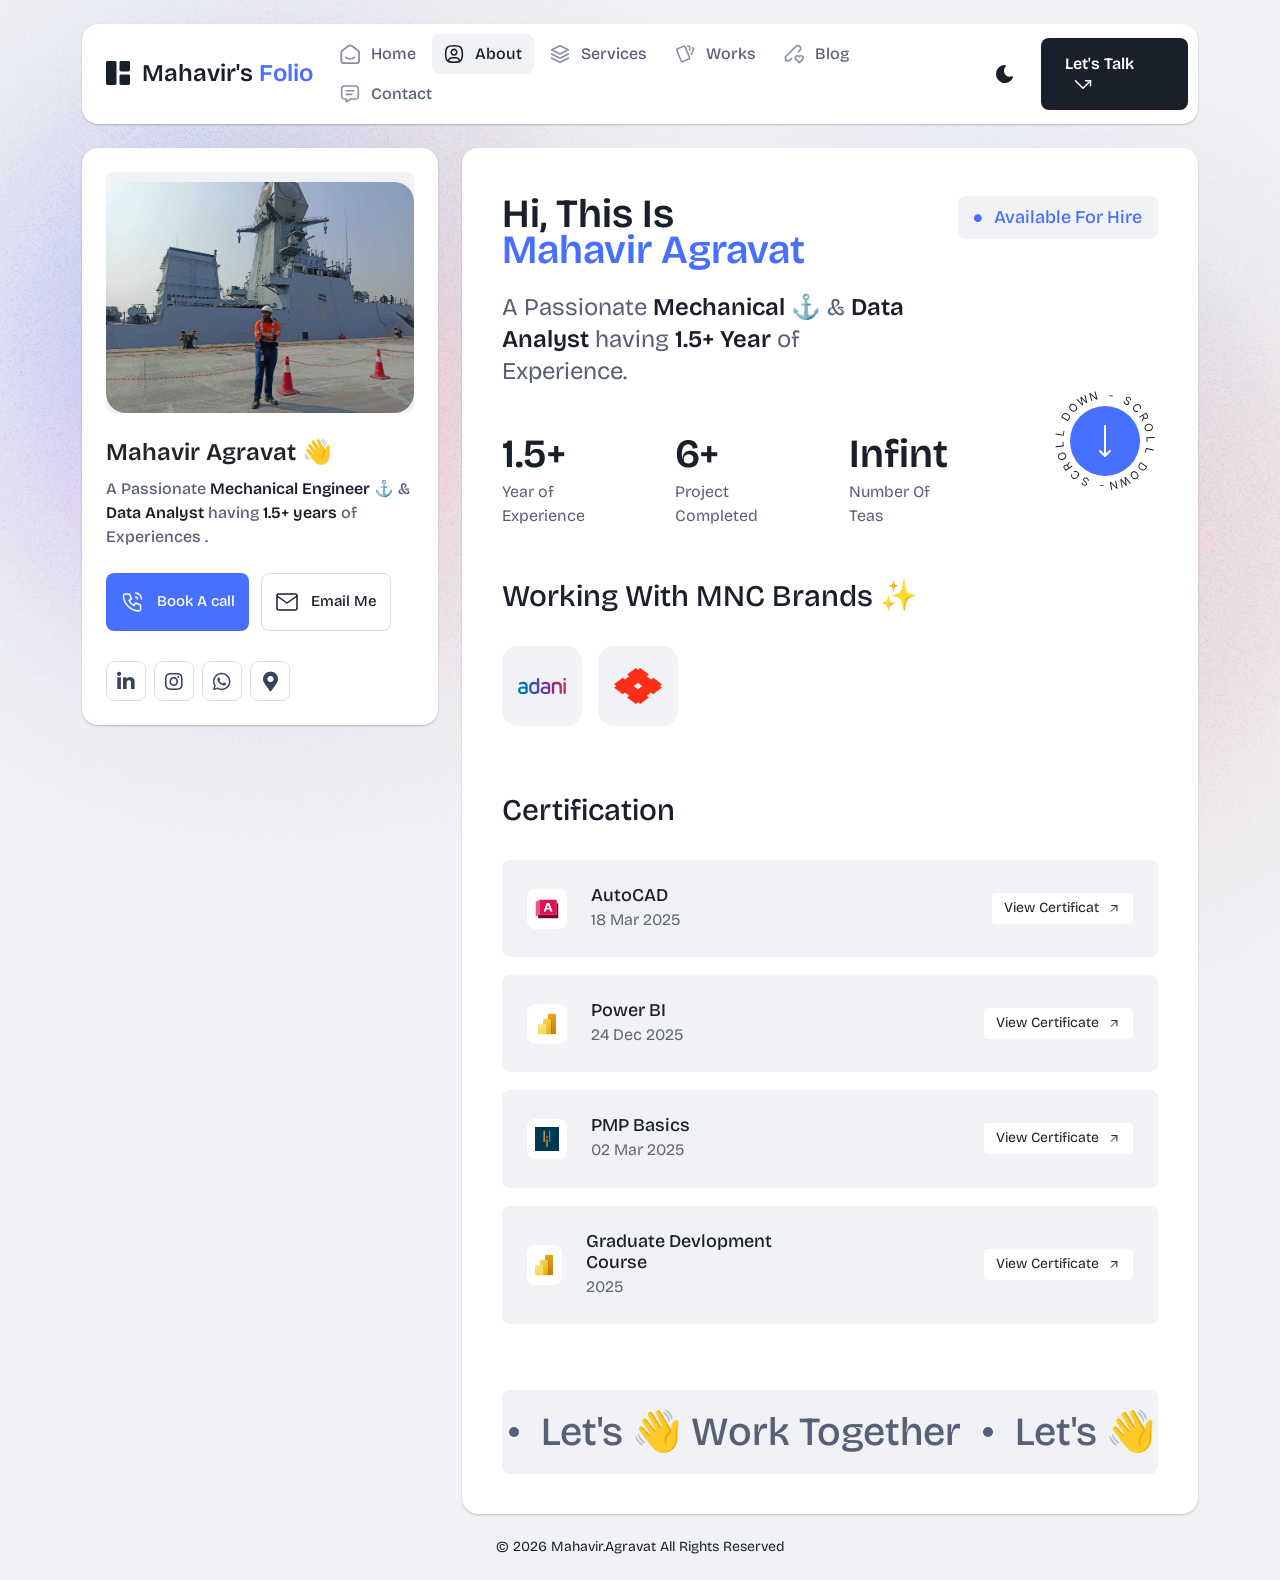
==== commit 9e2560e8: "hi4" ====
--- a/about.html
+++ b/about.html
@@ -214,7 +214,7 @@
               <div class="card profile-card">
                 <div class="card-body">
                   <div class="image text-center">
-                    <img src="assets/img/images/IMG20251205123824 (1).jpg" alt="Mahavir" style="width:100%; height: 300px; object-fit: cover; border-radius: 20px; display: block;">
+                    <img src="assets/img/images/IMG20251205123824 (1).jpg" alt="Mahavir" style="width:100%; height: 100%; object-fit: cover; border-radius: 20px; display: block;">
                   </div>
                   <div class="text">
                     <h3 class="card-title">Mahavir Agravat 👋</h3>
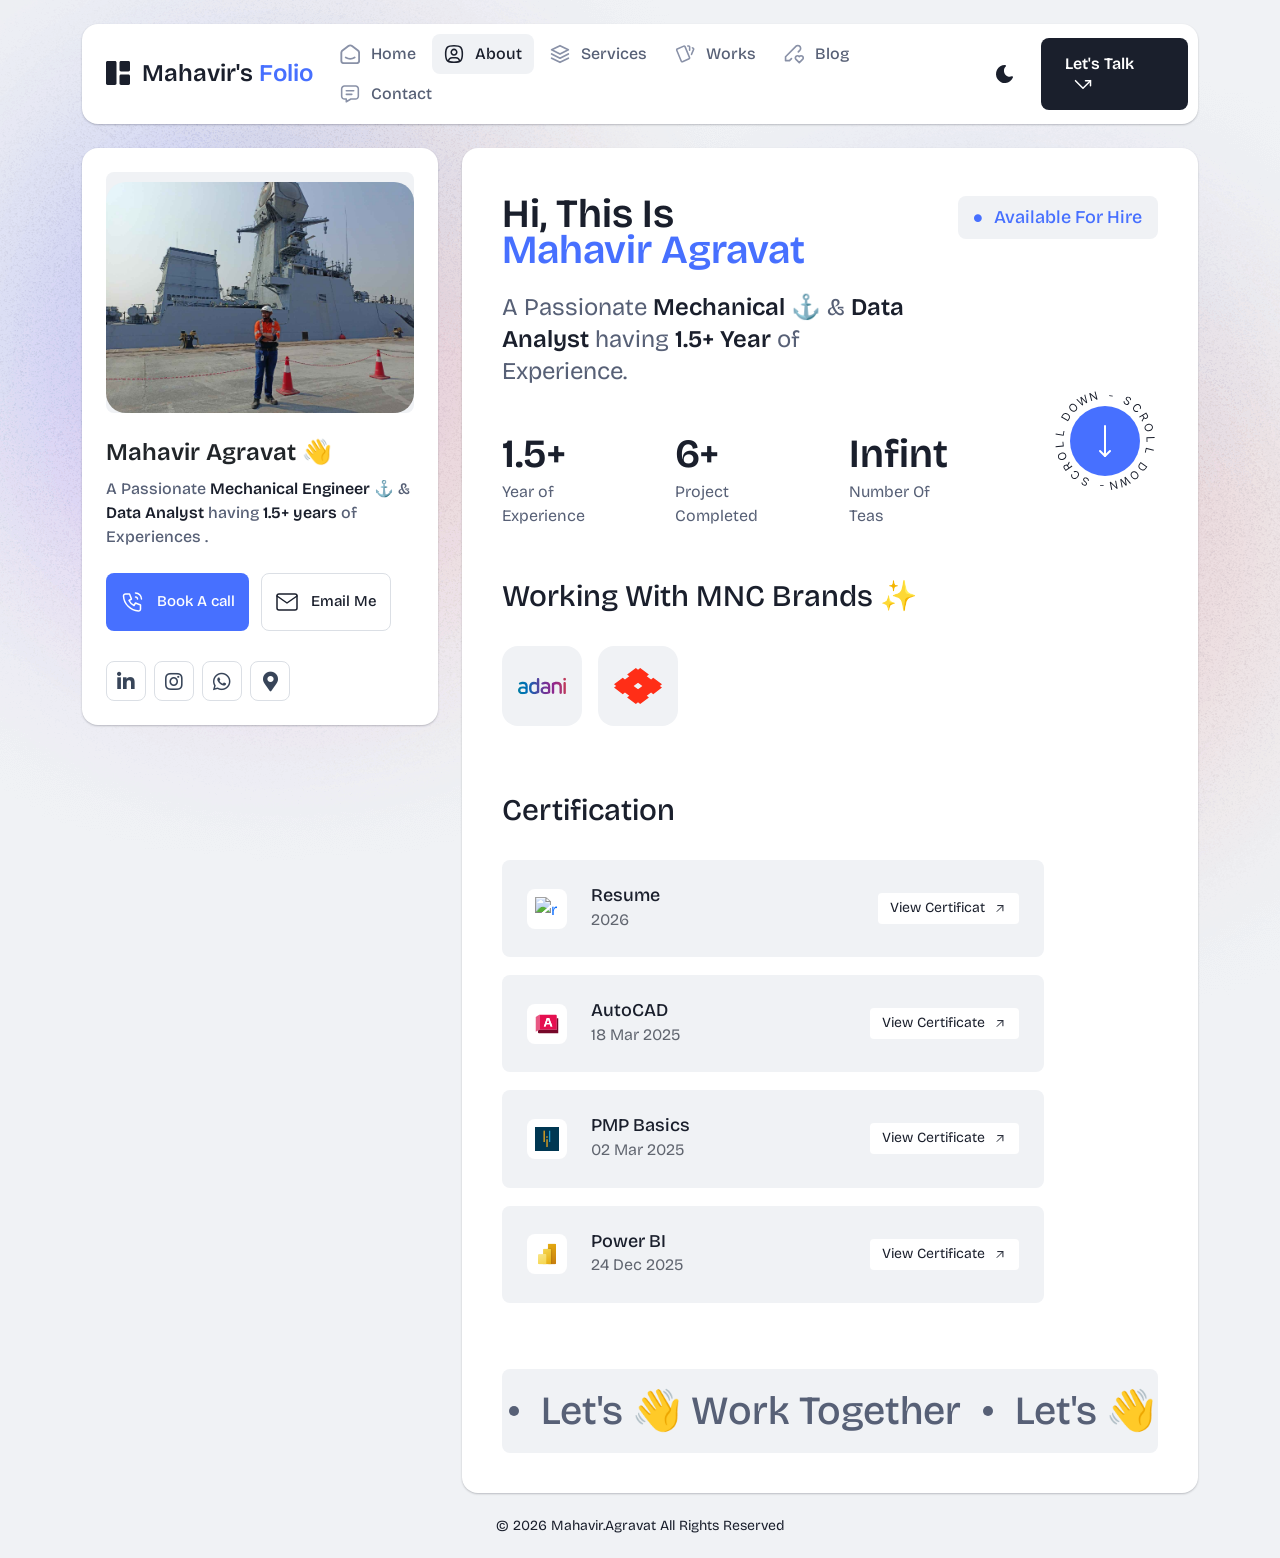
==== commit 898d2cad: "hiiiii09" ====
--- a/about.html
+++ b/about.html
@@ -248,7 +248,7 @@
                     </div>
                     <div class="social-media-icon">
                       <ul class="list-unstyled">
-                        <li><a href="www.linkedin.com/in/mahaviragravat"><i class="fab fa-linkedin-in"></i></a></li>
+                        <li><a href="https://www.linkedin.com/in/mahaviragravat"><i class="fab fa-linkedin-in"></i></a></li>
                         <li><a href="https://www.instagram.com/mahavir.agravat?igsh=ZmpmZWFnaDZkaWN2"><i class="fab fa-instagram"></i></a></li>
                         <li><a href="https://wa.me/919313788428"><i class="fab fa-whatsapp"></i></a></li>
                         <li><a href="https://maps.app.goo.gl/gQ7U1d5hHeA6MWMX7" target="_blank"><i class="fas fa-map-marker-alt"></i></a></li>
@@ -470,15 +470,15 @@
                     <div class="awards-recognitions-main">
                       <ul class="list-unstyled">
                         <li>
-                          <a href="assets/AutoCAD Certificate.pdf" class="d-block w-100">
+                          <a href="assets/Mahavir Agravat- Resume.pdf" class="d-block w-100">
                             <div class="awards-item">
                               <div class="award-name">
                                 <div class="icon">
-                                  <img src="assets/img/icons/autocad-icon (1) (1).svg" alt="autocad">
+                                  <img src="r1.svg" alt="resume">
                                 </div>
                                 <div class="text">
-                                  <h4 class="title">AutoCAD</h4>
-                                  <p class="year">18 Mar 2025</p>
+                                  <h4 class="title">Resume</h4>
+                                  <p class="year">2026</p>
                                 </div>
                               </div>
                               <div class="winner-tag">
@@ -512,15 +512,15 @@
                           </a>
                         </li>
                         <li>
-                         <a href="assets/Mastering Power BI (1).pdf" class="d-block w-100">
+                         <a href="assets/AutoCAD Certificate.pdf" class="d-block w-100">
                             <div class="awards-item">
                               <div class="award-name">
                                 <div class="icon">
-                                  <img src="assets/img/icons/power-bi-icon (1).svg" alt="power bi">
+                                  <img src="assets/img/icons/autocad-icon (1) (1).svg" alt="autocad">
                                 </div>
                                 <div class="text">
-                                  <h4 class="title">Power BI</h4>
-                                  <p class="Date">24 Dec 2025</p>
+                                  <h4 class="title">AutoCAD</h4>
+                                  <p class="Date">18 Mar 2025</p>
                                 </div>
                               </div>
                               <div class="winner-tag">
@@ -603,8 +603,8 @@
                                   <img src="assets/img/icons/power-bi-icon (1).svg" alt="grt">
                                 </div>
                                 <div class="text">
-                                  <h4 class="title">Graduate Devlopment Course </h4>
-                                  <p class="year">2025</p>
+                                  <h4 class="title">Power BI</h4>
+                                  <p class="year">24 Dec 2025</p>
                                 </div>
                               </div>
                               <div class="winner-tag">
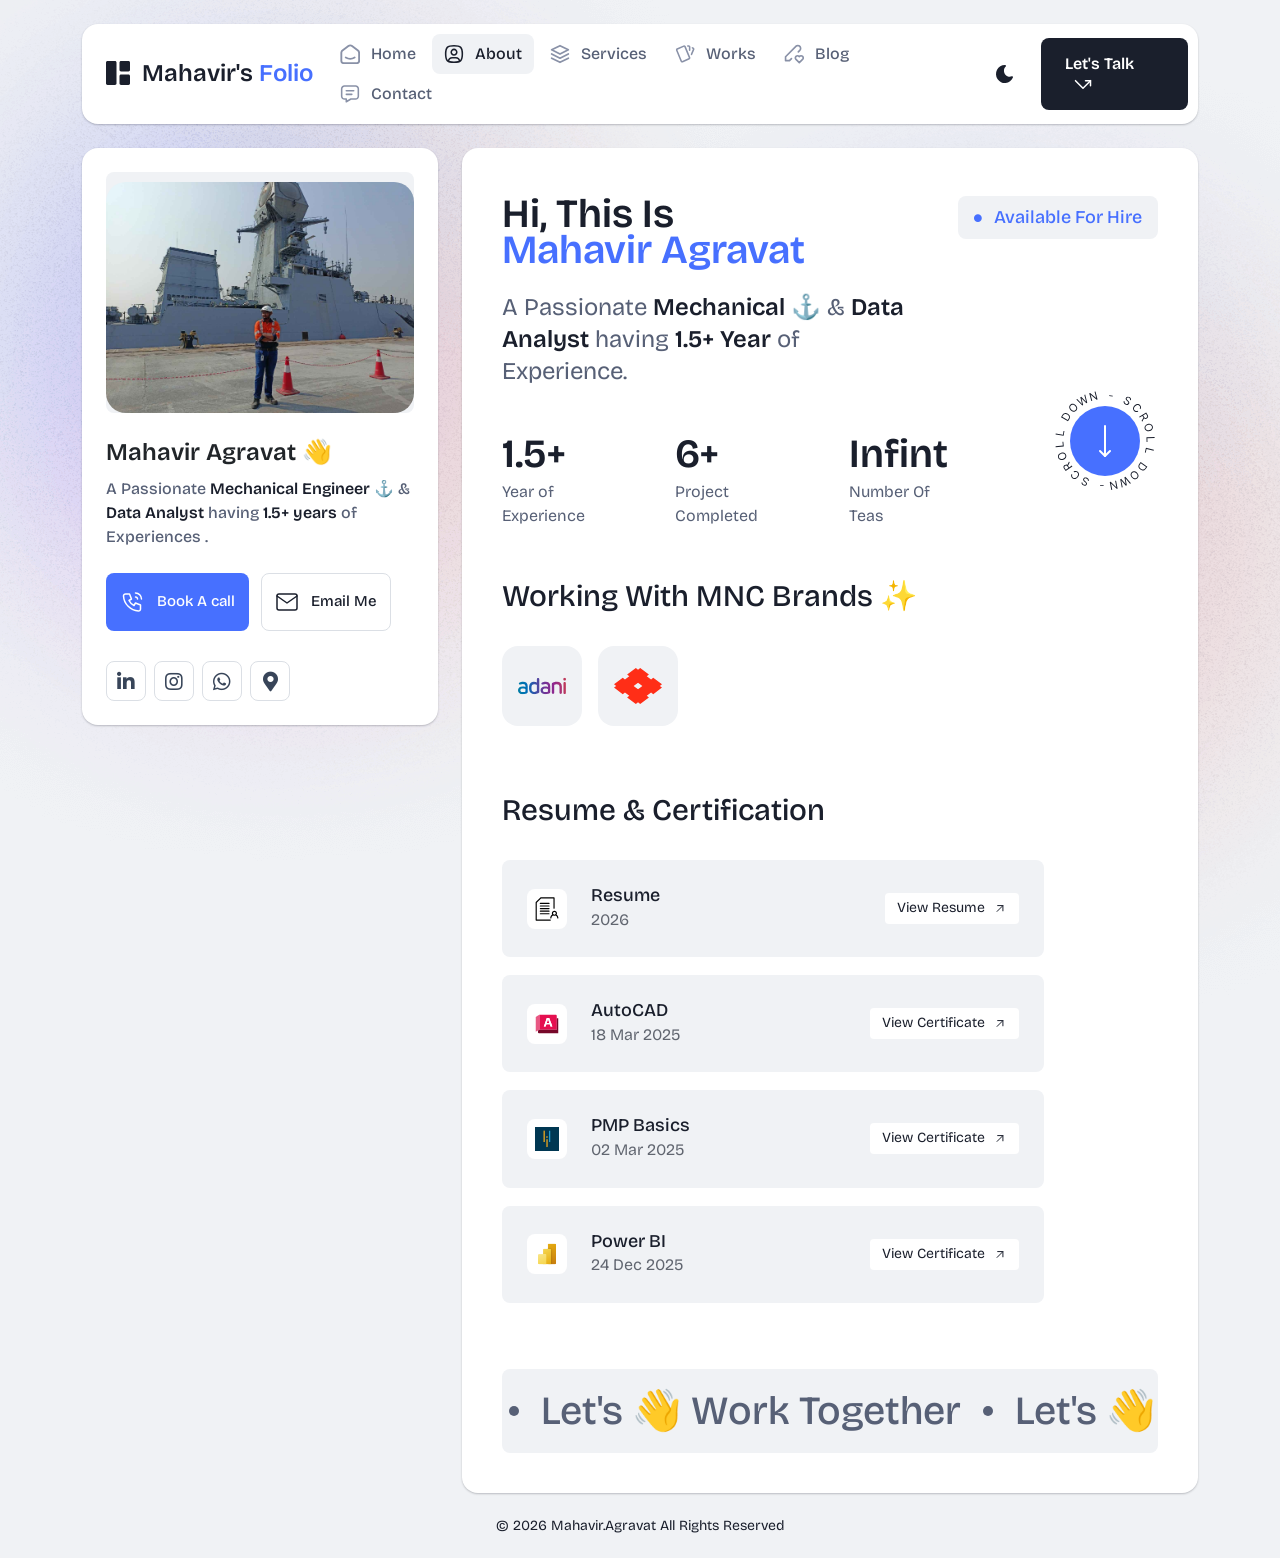
==== commit d5096142: "hiiiiiii08" ====
--- a/about.html
+++ b/about.html
@@ -465,7 +465,7 @@
                     </div>
                   </div> -->
                   <div class="awards-recognitions">
-                    <h2 class="main-common-title">Certification
+                    <h2 class="main-common-title">Resume & Certification
                     </h2>
                     <div class="awards-recognitions-main">
                       <ul class="list-unstyled">
@@ -474,7 +474,7 @@
                             <div class="awards-item">
                               <div class="award-name">
                                 <div class="icon">
-                                  <img src="r1.svg" alt="resume">
+                                  <img src="assets/img/icons/r1.svg" alt="resume">
                                 </div>
                                 <div class="text">
                                   <h4 class="title">Resume</h4>
@@ -498,7 +498,7 @@
                               </div>
                               <div class="project-btn">
                                 <span>
-                                  View Certificat
+                                  View Resume
                                   <svg class="arrow-up" width="14" height="15" viewBox="0 0 14 15" fill="none"
                                     xmlns="http://www.w3.org/2000/svg">
                                     <path d="M9.91634 4.5835L4.08301 10.4168" stroke-linecap="round"
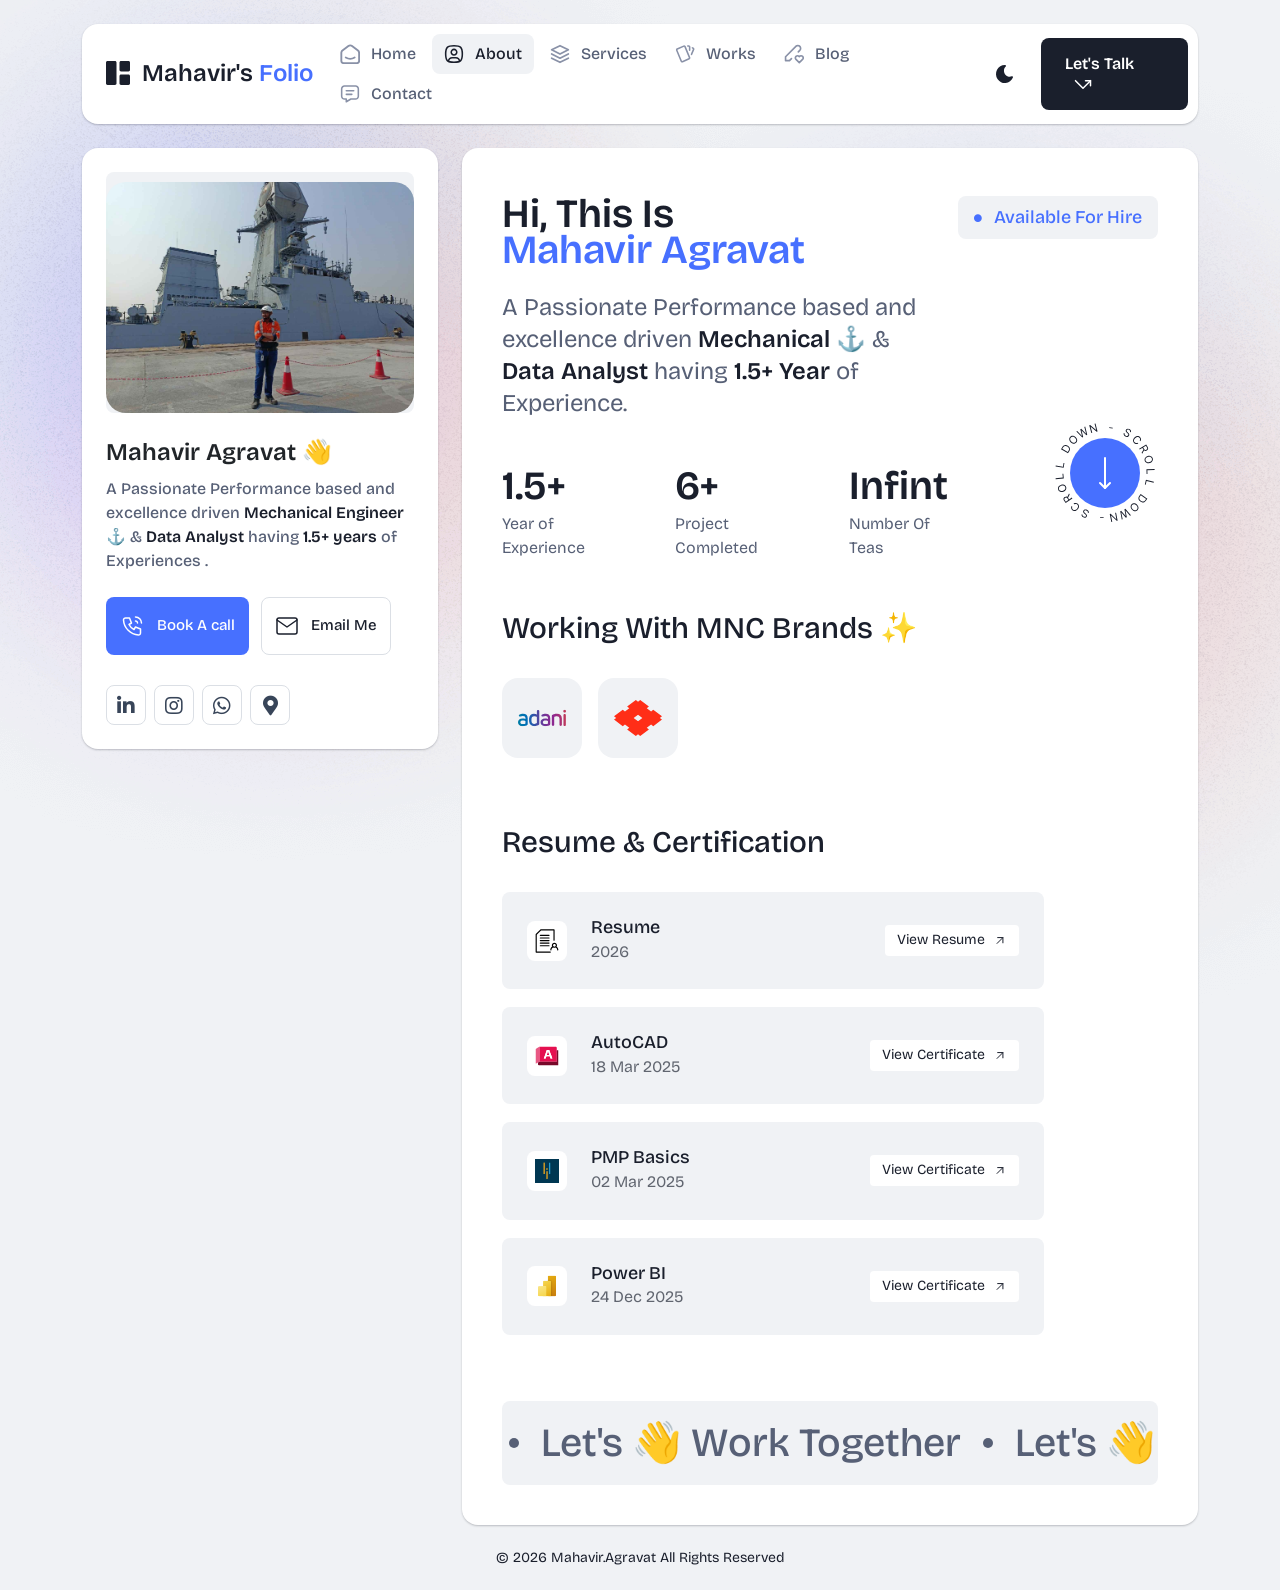
==== commit 80d9594c: "hiiiiiiiiiiiiiiiiiiiii08" ====
--- a/about.html
+++ b/about.html
@@ -218,7 +218,7 @@
                   </div>
                   <div class="text">
                     <h3 class="card-title">Mahavir Agravat 👋</h3>
-                    <p>A Passionate <span>Mechanical Engineer</span> ⚓ & <span>Data Analyst</span> having
+                    <p>A Passionate Performance based and excellence driven <span>Mechanical Engineer</span> ⚓ & <span>Data Analyst</span> having
                       <span>1.5+
                         years</span> of Experiences .</p>
                     <div class="common-button-groups">
@@ -264,7 +264,7 @@
                   <div class="top-info">
                     <div class="text">
                       <h1 class="main-title">Hi, This Is <span> Mahavir Agravat</span></h1>
-                      <p>A Passionate <b>Mechanical</b> ⚓ & <b>Data Analyst</b> having
+                      <p>A Passionate Performance based and excellence driven <b>Mechanical</b> ⚓ & <b>Data Analyst</b> having
                         <b>1.5+ Year</b> of Experience. </p>
                     </div>
                     <div class="available-btn">
@@ -470,7 +470,7 @@
                     <div class="awards-recognitions-main">
                       <ul class="list-unstyled">
                         <li>
-                          <a href="assets/Mahavir Agravat- Resume.pdf" class="d-block w-100">
+                          <a href="assets/img/Mahavir Agravat- Resume.pdf" class="d-block w-100">
                             <div class="awards-item">
                               <div class="award-name">
                                 <div class="icon">
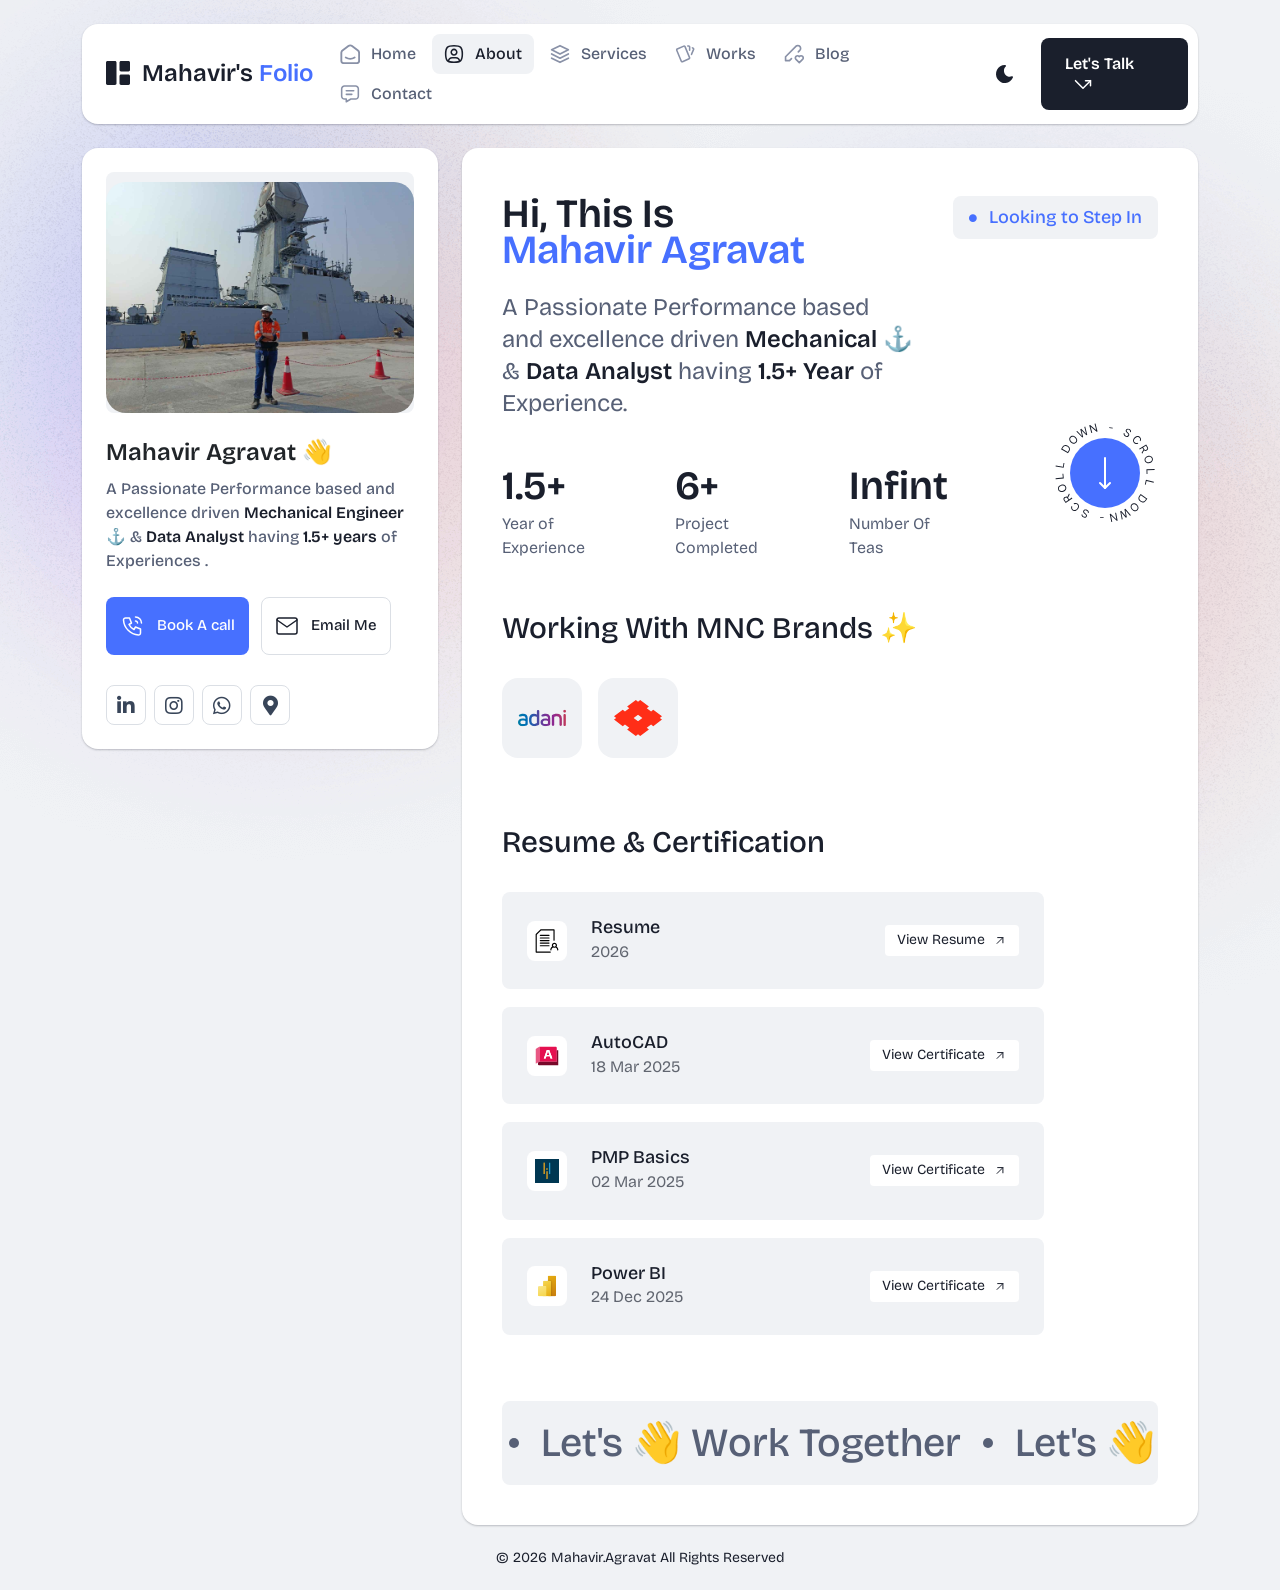
==== commit 7159e69b: "hiiiiiiiiiiiiiiiiiiii08" ====
--- a/about.html
+++ b/about.html
@@ -5,7 +5,7 @@
   <meta charset="UTF-8">
   <meta http-equiv="X-UA-Compatible" content="IE=edge">
   <title>Mahavir's -Personal Portfolio </title>
-  <meta name="description" content="Bentofolio - Bootstrap Personal Portfolio Template">
+  <meta name="description" content="Mahavir's -Personal Portfolio">
   <meta name="viewport" content="width=device-width, initial-scale=1">
 
   <link rel="shortcut icon" type="image/x-icon" href="assets/img/favicon.svg">
@@ -268,7 +268,7 @@
                         <b>1.5+ Year</b> of Experience. </p>
                     </div>
                     <div class="available-btn">
-                      <span><i class="fas fa-circle"></i> Available For Hire</span>
+                      <span><i class="fas fa-circle"></i> Looking to Step In</span>
                     </div>
                   </div>
                   <div class="counter-area">
